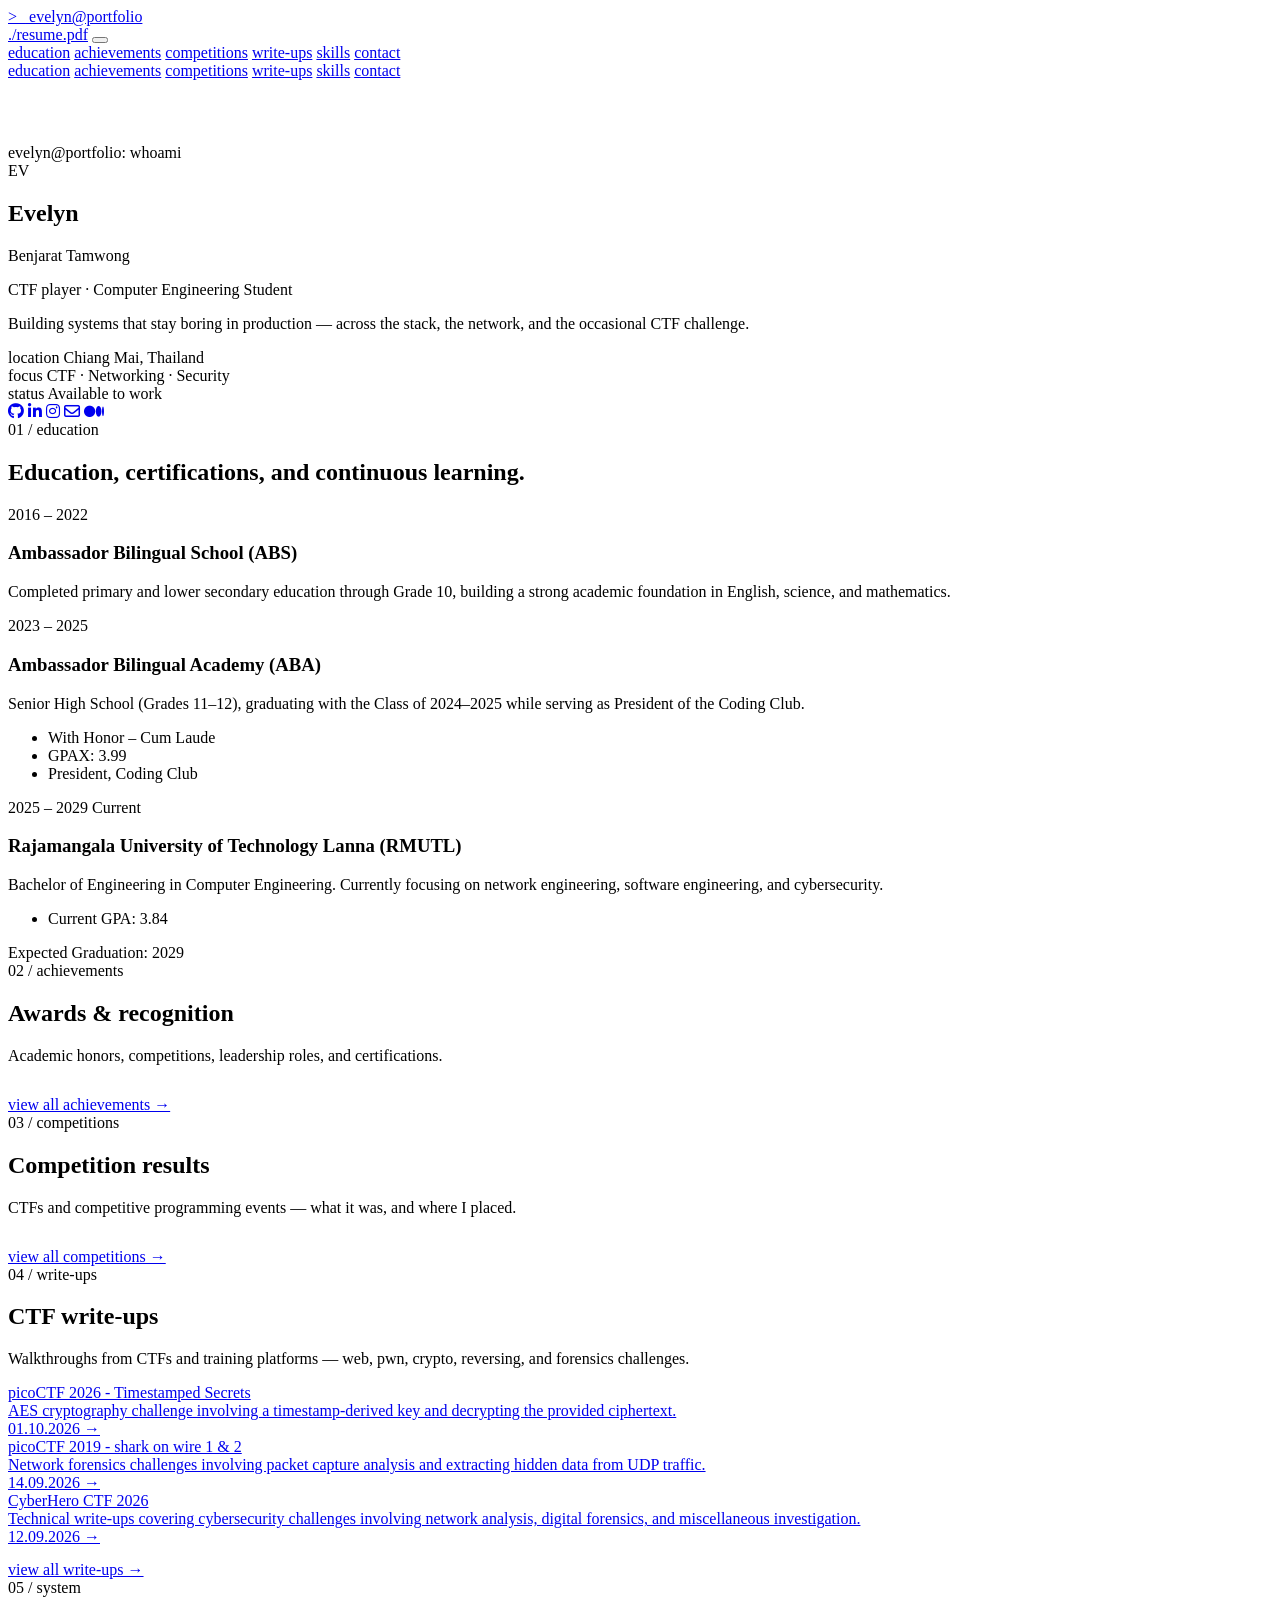
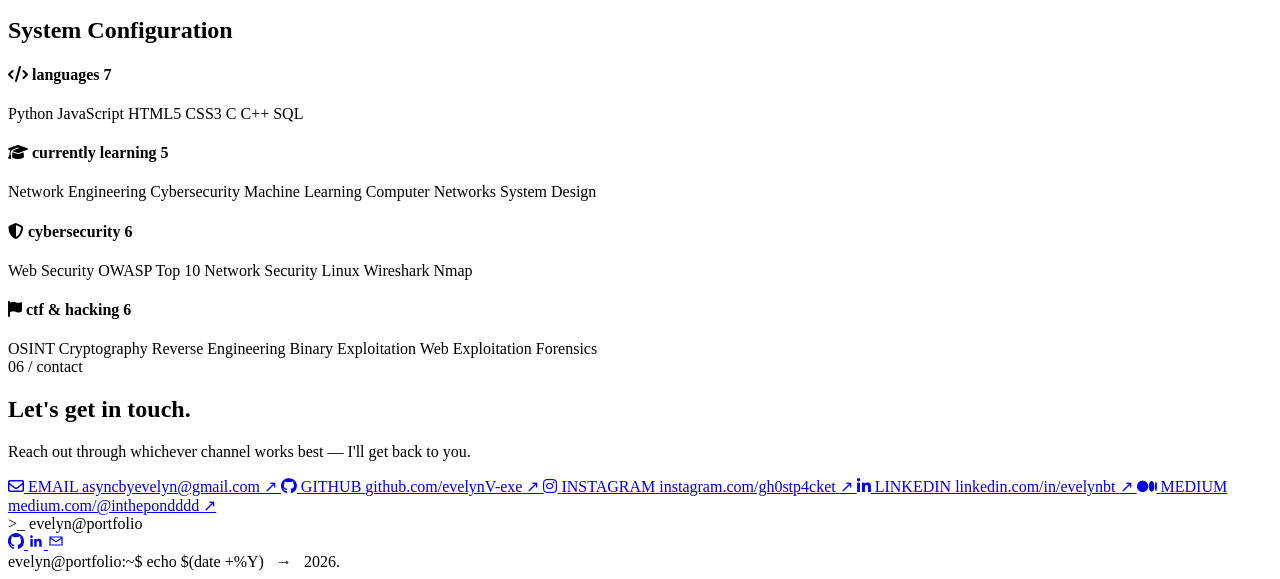
==== index.html @ d695a62b "fix the github link" ====
<!DOCTYPE html>
<html lang="en">
<head>
<meta charset="UTF-8">
<meta name="viewport" content="width=device-width, initial-scale=1.0">
<title>evelyn@portfolio</title>
<link rel="preconnect" href="https://fonts.googleapis.com">
<link rel="preconnect" href="https://fonts.gstatic.com" crossorigin>
<link href="https://fonts.googleapis.com/css2?family=JetBrains+Mono:wght@400;500;600;700;800&display=swap" rel="stylesheet">
<link rel="stylesheet" href="https://cdnjs.cloudflare.com/ajax/libs/font-awesome/6.7.2/css/all.min.css">
<link rel="stylesheet" href="css/style.css">
</head>
<body>

<header class="site-header">
  <div class="container header-inner">
    <a href="#hero" class="logo" aria-label="eve portfolio home">
      <span class="prompt">&gt;_</span> evelyn@portfolio
    </a>
    <div class="nav-cta">
      <a href="resume.pdf" class="btn" id="resume-btn" target="_blank" rel="noopener">./resume.pdf</a>
      <button class="nav-toggle" id="nav-toggle" aria-label="Toggle menu" aria-expanded="false" aria-controls="mobile-menu">
        <span></span>
      </button>
    </div>
  </div>
  <div class="mobile-menu" id="mobile-menu">
    <a href="#education" class="nav-link">education</a>
    <a href="#achievements" class="nav-link">achievements</a>
    <a href="#competitions" class="nav-link">competitions</a>
    <a href="#writeups" class="nav-link">write-ups</a>
    <a href="#skills" class="nav-link">skills</a>
    <a href="#contact" class="nav-link">contact</a>
  </div>
</header>

<!-- left sidebar nav (desktop only — hidden under 861px, mobile-menu takes over) -->
<aside class="side-nav" aria-label="Primary">
  <nav class="side-nav-list">
    <a href="#education" class="nav-link" data-section="education">education</a>
    <a href="#achievements" class="nav-link" data-section="achievements">achievements</a>
    <a href="#competitions" class="nav-link" data-section="competitions">competitions</a>
    <a href="#writeups" class="nav-link" data-section="writeups">write-ups</a>
    <a href="#skills" class="nav-link" data-section="skills">skills</a>
    <a href="#contact" class="nav-link" data-section="contact">contact</a>
  </nav>
</aside>

<main id="main">

  <!-- HERO / PROFILE CARD -->
  <section class="hero" id="hero" style="border-top:none;padding-top:64px;">
    <div class="terminal-window profile-card reveal" role="region" aria-label="Profile">
      <div class="terminal-titlebar">
        <span class="tb-dot"></span><span class="tb-dot"></span><span class="tb-dot"></span>
        <span class="tb-name">evelyn@portfolio: whoami</span>
      </div>

      <div class="profile-body">
        <div class="profile-avatar" aria-hidden="true">
          <img src="img/pfp/profile.jpg" alt="" class="profile-avatar-img"
               onerror="this.style.display='none'; this.nextElementSibling.style.display='flex';">
          <span class="profile-avatar-initials">EV</span>
          <span class="profile-status-dot" title="Available for work"></span>
        </div>

        <div class="profile-main">
          <div class="profile-heading">
            <h1 class="profile-name">Evelyn</h1>
            <span class="profile-handle">Benjarat Tamwong</span>
          </div>
          <p class="profile-role">CTF player &middot; Computer Engineering Student</p>

          <p class="profile-bio">
            Building systems that stay boring in production — across the stack,
            the network, and the occasional CTF challenge.
          </p>

          <div class="profile-stats">
            <div class="profile-stat">
              <span class="profile-stat-label">location</span>
              <span class="profile-stat-value">Chiang Mai, Thailand</span>
            </div>
            <div class="profile-stat">
              <span class="profile-stat-label">focus</span>
              <span class="profile-stat-value">CTF &middot; Networking &middot; Security</span>
            </div>
            <div class="profile-stat">
              <span class="profile-stat-label">status</span>
              <span class="profile-stat-value">Available to work</span>
            </div>
          </div>

          <div class="profile-socials">
            <a href="https://github.com/Gh0stP4cket" target="_blank" rel="noopener noreferrer" class="profile-social-link" aria-label="GitHub"><i class="fa-brands fa-github"></i></a>
            <a href="https://linkedin.com/in/evelynbt" target="_blank" rel="noopener noreferrer" class="profile-social-link" aria-label="LinkedIn"><i class="fa-brands fa-linkedin-in"></i></a>
            <a href="https://www.instagram.com/gh0stp4cket/" target="_blank" rel="noopener noreferrer" class="profile-social-link" aria-label="Instagram"><i class="fa-brands fa-instagram"></i></a>
            <a href="mailto:asyncbyevelyn@gmail.com" class="profile-social-link" aria-label="Email"><i class="fa-regular fa-envelope"></i></a>
            <a href="https://medium.com/@inthepondddd" target="_blank" rel="noopener noreferrer" class="profile-social-link" aria-label="Medium"><i class="fa-brands fa-medium"></i></a>
          </div>
        </div>
      </div>
    </div>
  </section>

  <section id="education">
    <div class="container">
      <div class="section-head reveal">
        <span class="section-tag">01 / education</span>
        <h2 class="section-title">Education, certifications, and continuous learning.</h2>
      </div>

      <div class="education-timeline reveal">

      <!-- ABS -->
      <div class="timeline-item">
        <div class="timeline-marker"></div>

        <div class="timeline-date">
          2016 – 2022
        </div>

        <div class="timeline-content">
          <h3>Ambassador Bilingual School (ABS)</h3>

          <p>
            Completed primary and lower secondary education through Grade 10, building a strong academic foundation in English, science, and mathematics.
          </p>
        </div>
      </div>


      <!-- ABA -->
      <div class="timeline-item">
        <div class="timeline-marker"></div>

        <div class="timeline-date">
          2023 – 2025
        </div>

        <div class="timeline-content">
          <h3>Ambassador Bilingual Academy (ABA)</h3>

          <p>
            Senior High School (Grades 11–12), graduating with the Class of 2024–2025 while serving as President of the Coding Club.
          </p>

          <ul class="education-highlights">
            <li>With Honor – Cum Laude</li>
            <li>GPAX: 3.99</li>
            <li>President, Coding Club</li>
          </ul>
        </div>
      </div>


      <!-- RMUTL -->
      <div class="timeline-item current-item">
        <div class="timeline-marker"></div>

        <div class="timeline-date">
          2025 – 2029
          <span class="current">Current</span>
        </div>

        <div class="timeline-content">
          <h3>Rajamangala University of Technology Lanna (RMUTL)</h3>

          <p>
            Bachelor of Engineering in Computer Engineering.
            Currently focusing on network engineering, software engineering,
            and cybersecurity.
          </p>

          <ul class="education-highlights">
            <li>Current GPA: 3.84</li>
          </ul>

          <span class="education-note">Expected Graduation: 2029</span>
        </div>
      </div>

    </div>
      </div>
    </section>

    <!-- ACHIEVEMENTS -->
    <section id="achievements">
      <div class="container">
        <div class="section-head reveal">
          <span class="section-tag">02 / achievements</span>
          <h2 class="section-title">Awards &amp; recognition</h2>
          <p class="section-desc">Academic honors, competitions, leadership roles, and certifications.</p>
        </div>

        <div class="achievements-grid" id="achievements-grid">
          <!-- Rendered by script.js from js/achievements_data.js (featured achievements only) -->
        </div>

        <div class="project-more reveal" style="padding-top: 15px;">
          <a href="achievements.html" class="btn">view all achievements &rarr;</a>
      </div>
    </div>
  </section>

  <!-- COMPETITION RESULTS -->
  <section id="competitions">
    <div class="container">
      <div class="section-head reveal">
        <span class="section-tag">03 / competitions</span>
        <h2 class="section-title">Competition results</h2>
        <p class="section-desc">CTFs and competitive programming events — what it was, and where I placed.</p>
      </div>

      <div class="reveal" id="competition-list">
        <!-- Rendered below from the `competitions` array. -->
      </div>

      <div class="project-more reveal" style="padding-top: 15px;">
        <a href="competitions.html" class="btn">view all competitions &rarr;</a>
      </div>
    </div>
  </section>

  <!-- WRITE-UPS -->
  <section id="writeups">
    <div class="container">
      <div class="section-head reveal">
        <span class="section-tag">04 / write-ups</span>
        <h2 class="section-title">CTF write-ups</h2>
        <p class="section-desc">Walkthroughs from CTFs and training platforms — web, pwn, crypto, reversing, and forensics challenges.</p>
      </div>

      <div class="blog-list reveal" id="writeups-list">
        <!-- Rendered from js/writeups_data.js -->
      </div>

      <div class="project-more reveal" style="padding-top: 15px;">
        <a href="writeups.html" class="btn">view all write-ups &rarr;</a>
      </div>
    </div>
  </section>

  <!-- SKILLS -->
  <section id="skills">
    <div class="container">
      <div class="section-head reveal">
        <span class="section-tag">05 / system</span>
        <h2 class="section-title">System Configuration</h2>
      </div>

      <div class="skills-grid">

        <div class="skill-card reveal">
          <h4><i class="fa-solid fa-code"></i> languages <span class="skill-count">7</span></h4>
          <div class="badge-row">
            <span class="badge">Python</span>
            <span class="badge">JavaScript</span>
            <span class="badge">HTML5</span>
            <span class="badge">CSS3</span>
            <span class="badge">C</span>
            <span class="badge">C++</span>
            <span class="badge">SQL</span>
          </div>
        </div>

        <div class="skill-card reveal">
          <h4><i class="fa-solid fa-graduation-cap"></i> currently learning <span class="skill-count">5</span></h4>
          <div class="badge-row">
            <span class="badge">Network Engineering</span>
            <span class="badge">Cybersecurity</span>
            <span class="badge">Machine Learning</span>
            <span class="badge">Computer Networks</span>
            <span class="badge">System Design</span>
          </div>
        </div>

        <div class="skill-card reveal">
          <h4><i class="fa-solid fa-shield-halved"></i> cybersecurity <span class="skill-count">6</span></h4>
          <div class="badge-row">
            <span class="badge">Web Security</span>
            <span class="badge">OWASP Top 10</span>
            <span class="badge">Network Security</span>
            <span class="badge">Linux</span>
            <span class="badge">Wireshark</span>
            <span class="badge">Nmap</span>
          </div>
        </div>

        <div class="skill-card reveal">
          <h4><i class="fa-solid fa-flag"></i> ctf & hacking <span class="skill-count">6</span></h4>
          <div class="badge-row">
            <span class="badge">OSINT</span>
            <span class="badge">Cryptography</span>
            <span class="badge">Reverse Engineering</span>
            <span class="badge">Binary Exploitation</span>
            <span class="badge">Web Exploitation</span>
            <span class="badge">Forensics</span>
          </div>
        </div>

      </div>
    </div>
  </section>

  <!-- CONTACT -->
  <section id="contact">
    <div class="container">
    <div class="section-head reveal">
      <span class="section-tag">06 / contact</span>
      <h2 class="section-title">Let's get in touch.</h2>
      <p class="section-desc">Reach out through whichever channel works best — I'll get back to you.</p>
    </div>
    <div class="contact-links">
      <a href="mailto:asyncbyevelyn@gmail.com" class="contact-link">
        <span class="contact-icon">
          <i class="fa-regular fa-envelope"></i>
        </span>
        <span class="contact-info">
          <span class="contact-label">EMAIL</span>
          <span class="contact-value">asyncbyevelyn@gmail.com</span>
        </span>
        <span class="contact-arrow">↗</span>
      </a>

      <a href="https://github.com/Gh0stP4cket"
        target="_blank"
        rel="noopener noreferrer"
        class="contact-link">
        <span class="contact-icon">
          <i class="fa-brands fa-github"></i>
        </span>
        <span class="contact-info">
          <span class="contact-label">GITHUB</span>
          <span class="contact-value">github.com/evelynV-exe</span>
        </span>
        <span class="contact-arrow">↗</span>
      </a>

      <a href="https://www.instagram.com/gh0stp4cket"
        target="_blank"
        rel="noopener noreferrer"
        class="contact-link">
        <span class="contact-icon">
          <i class="fa-brands fa-instagram"></i>
        </span>
        <span class="contact-info">
          <span class="contact-label">INSTAGRAM</span>
          <span class="contact-value">instagram.com/gh0stp4cket</span>
        </span>
        <span class="contact-arrow">↗</span>
      </a>

      <a href="https://linkedin.com/in/evelynbt"
        target="_blank"
        rel="noopener noreferrer"
        class="contact-link">
        <span class="contact-icon">
          <i class="fa-brands fa-linkedin-in"></i>
        </span>
        <span class="contact-info">
          <span class="contact-label">LINKEDIN</span>
          <span class="contact-value">linkedin.com/in/evelynbt</span>
        </span>
        <span class="contact-arrow">↗</span>
      </a>

      <a href="https://medium.com/@inthepondddd"
        target="_blank"
        rel="noopener noreferrer"
        class="contact-link">
        <span class="contact-icon">
          <i class="fa-brands fa-medium"></i>
        </span>
        <span class="contact-info">
          <span class="contact-label">MEDIUM</span>
          <span class="contact-value">medium.com/@inthepondddd</span>
        </span>
        <span class="contact-arrow">↗</span>
      </a>

    </div>
    </div>
  </section>

</main>

<footer>
  <div class="container footer-inner">
    <div class="logo"><span class="prompt">&gt;_</span> evelyn@portfolio</div>
    <div class="footer-links">
      <a href="https://github.com/Gh0stP4cket" class="footer-link" aria-label="GitHub">
        <svg width="16" height="16" viewBox="0 0 24 24" fill="currentColor"><path d="M12 0C5.37 0 0 5.5 0 12.3c0 5.44 3.44 10.05 8.2 11.68.6.11.82-.27.82-.6 0-.29-.01-1.07-.02-2.1-3.34.75-4.04-1.65-4.04-1.65-.55-1.43-1.34-1.81-1.34-1.81-1.09-.77.08-.76.08-.76 1.2.09 1.84 1.26 1.84 1.26 1.07 1.87 2.81 1.33 3.5 1.02.11-.79.42-1.33.76-1.64-2.67-.31-5.47-1.37-5.47-6.09 0-1.35.47-2.44 1.24-3.31-.12-.31-.54-1.56.12-3.26 0 0 1.01-.33 3.3 1.26a11.2 11.2 0 0 1 6 0c2.29-1.59 3.3-1.26 3.3-1.26.66 1.7.24 2.95.12 3.26.77.87 1.24 1.96 1.24 3.31 0 4.73-2.81 5.77-5.49 6.08.43.38.81 1.12.81 2.27 0 1.64-.02 2.96-.02 3.36 0 .33.22.72.83.6A12.32 12.32 0 0 0 24 12.3C24 5.5 18.63 0 12 0Z"/></svg>
      </a>
      <a href="https://linkedin.com/in/evelynbt" class="footer-link" aria-label="LinkedIn">
        <svg width="16" height="16" viewBox="0 0 24 24" fill="currentColor"><path d="M20.45 20.45h-3.56v-5.57c0-1.33-.02-3.04-1.85-3.04-1.86 0-2.14 1.45-2.14 2.94v5.67H9.34V9h3.42v1.56h.05c.48-.9 1.64-1.85 3.37-1.85 3.6 0 4.27 2.37 4.27 5.46v6.28ZM5.34 7.43a2.07 2.07 0 1 1 0-4.13 2.07 2.07 0 0 1 0 4.13ZM7.12 20.45H3.56V9h3.56v11.45Z"/></svg>
      </a>
      <a href="mailto:asyncbyevelyn@gmail.com" class="footer-link" aria-label="Email">
        <svg width="16" height="16" viewBox="0 0 24 24" fill="none" stroke="currentColor" stroke-width="1.8"><path d="M3 6h18v12H3z"/><path d="m3 7 9 6 9-6"/></svg>
      </a>
    </div>
    <div class="footer-copy">evelyn@portfolio:~$ echo $(date +%Y) &nbsp; → &nbsp; 2026.</div>
  </div>
</footer>

<script src="js/writeup_data.js"></script>
<script src="js/project_data.js"></script>
<script src="js/achievements_data.js"></script>
<script src="js/competitions_data.js"></script>
<script src="js/script.js"></script>

<script>
  // Renders only the 3 latest write-ups from window.writeups
  (function(){
    const list = document.getElementById('writeups-list');
    if(!list) return;

    const items = (window.writeups || [])
      .slice()
      .sort((a, b) => {
        const dateA = new Date(a.date.split('.').reverse().join('-'));
        const dateB = new Date(b.date.split('.').reverse().join('-'));
        return dateB - dateA;
      })
      .slice(0, 3);

    list.innerHTML = items.map(writeup => `
      <a href="writeups.html" class="blog-item">
        <div class="blog-main">
          <div class="blog-title">${writeup.event}</div>
          <div class="blog-excerpt">${writeup.description}</div>
        </div>
        <span class="blog-meta">${writeup.date}</span>
        <span class="blog-arrow">&rarr;</span>
      </a>
    `).join('');
  })();
</script>

<script>
  // ---------- Competition Results ----------
  (function(){
    const list = document.getElementById('competition-list');
    if(!list) return;

    const items = (window.competitions || []).slice();

    const new_times = 7 * 24 * 60 * 60 * 1000;

    // Get the first date from a competition date string.
    function parseCompetitionDate(date){
      if(!date) return 0;

      const match = date.match(/(\d{1,2})\s*[.-]\s*(\d{1,2})\s*[.-]\s*(\d{4})/);

      if(!match) return 0;

      const day = Number(match[1]);
      const month = Number(match[2]) - 1;
      const year = Number(match[3]);

      return new Date(year, month, day).getTime();
    }

    function yearOf(c){
      const timestamp = parseCompetitionDate(c.date);

      if(!timestamp) return 'Undated';

      return new Date(timestamp).getFullYear().toString();
    }

    function isRecentCompetition(c){
      const date = parseCompetitionDate(c.date);

      if(!date) return false;

      const age = Date.now() - date;

      return age >= 0 && age <= new_times;
    }

    // Sort newest competition first.
    items.sort((a, b) => {
      return parseCompetitionDate(b.date) - parseCompetitionDate(a.date);
    });

    const years = [...new Set(items.map(yearOf))];

    list.innerHTML = years.map(year => {

      const yearItems = items.filter(c => yearOf(c) === year);

      return `
        <div class="competition-year">${year}</div>

        <div class="competition-list">
          ${yearItems.map(c => {
            const isNew = isRecentCompetition(c);

            return `
              <div class="competition-item">

                <div class="competition-main">

                  <div class="competition-event">
                    ${c.event}

                    ${isNew ? '<span class="competition-new">NEW</span>' : ''}

                    ${c.date ? `
                      <span class="competition-date">
                        &middot; ${c.date}
                      </span>
                    ` : ''}
                  </div>

                  <div class="competition-desc">
                    ${c.description}
                  </div>

                </div>

                <span class="competition-position">
                  ${c.position}
                </span>

              </div>
            `;
          }).join('')}
        </div>
      `;
    }).join('');
  })();
</script>

</body>
</html>
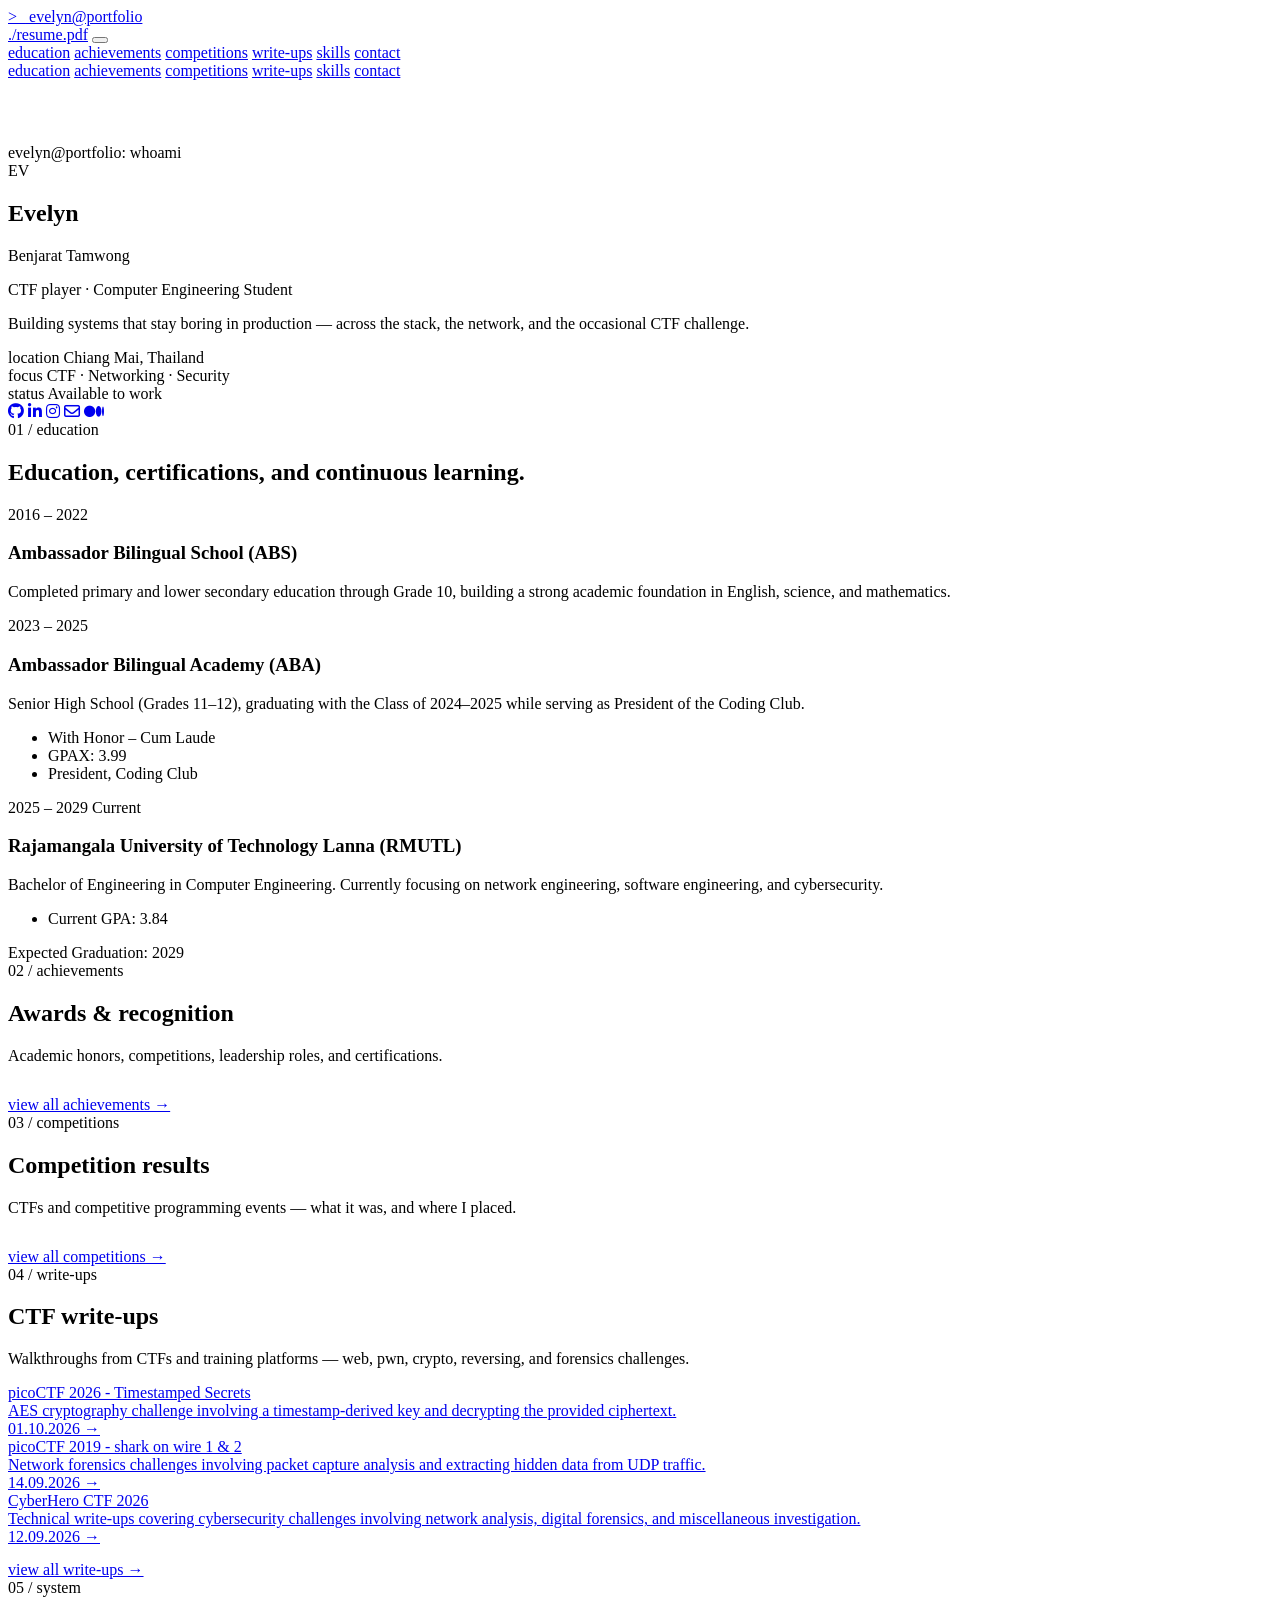
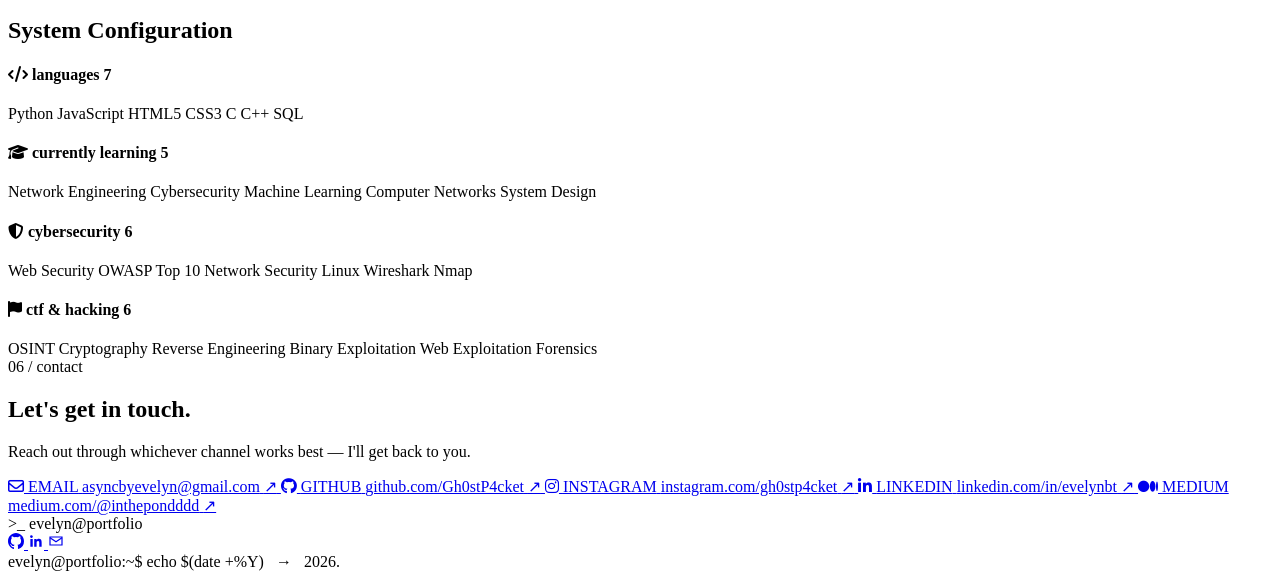
==== commit 69d1785f: "fix github link" ====
--- a/index.html
+++ b/index.html
@@ -332,7 +332,7 @@
         </span>
         <span class="contact-info">
           <span class="contact-label">GITHUB</span>
-          <span class="contact-value">github.com/evelynV-exe</span>
+          <span class="contact-value">github.com/Gh0stP4cket</span>
         </span>
         <span class="contact-arrow">↗</span>
       </a>
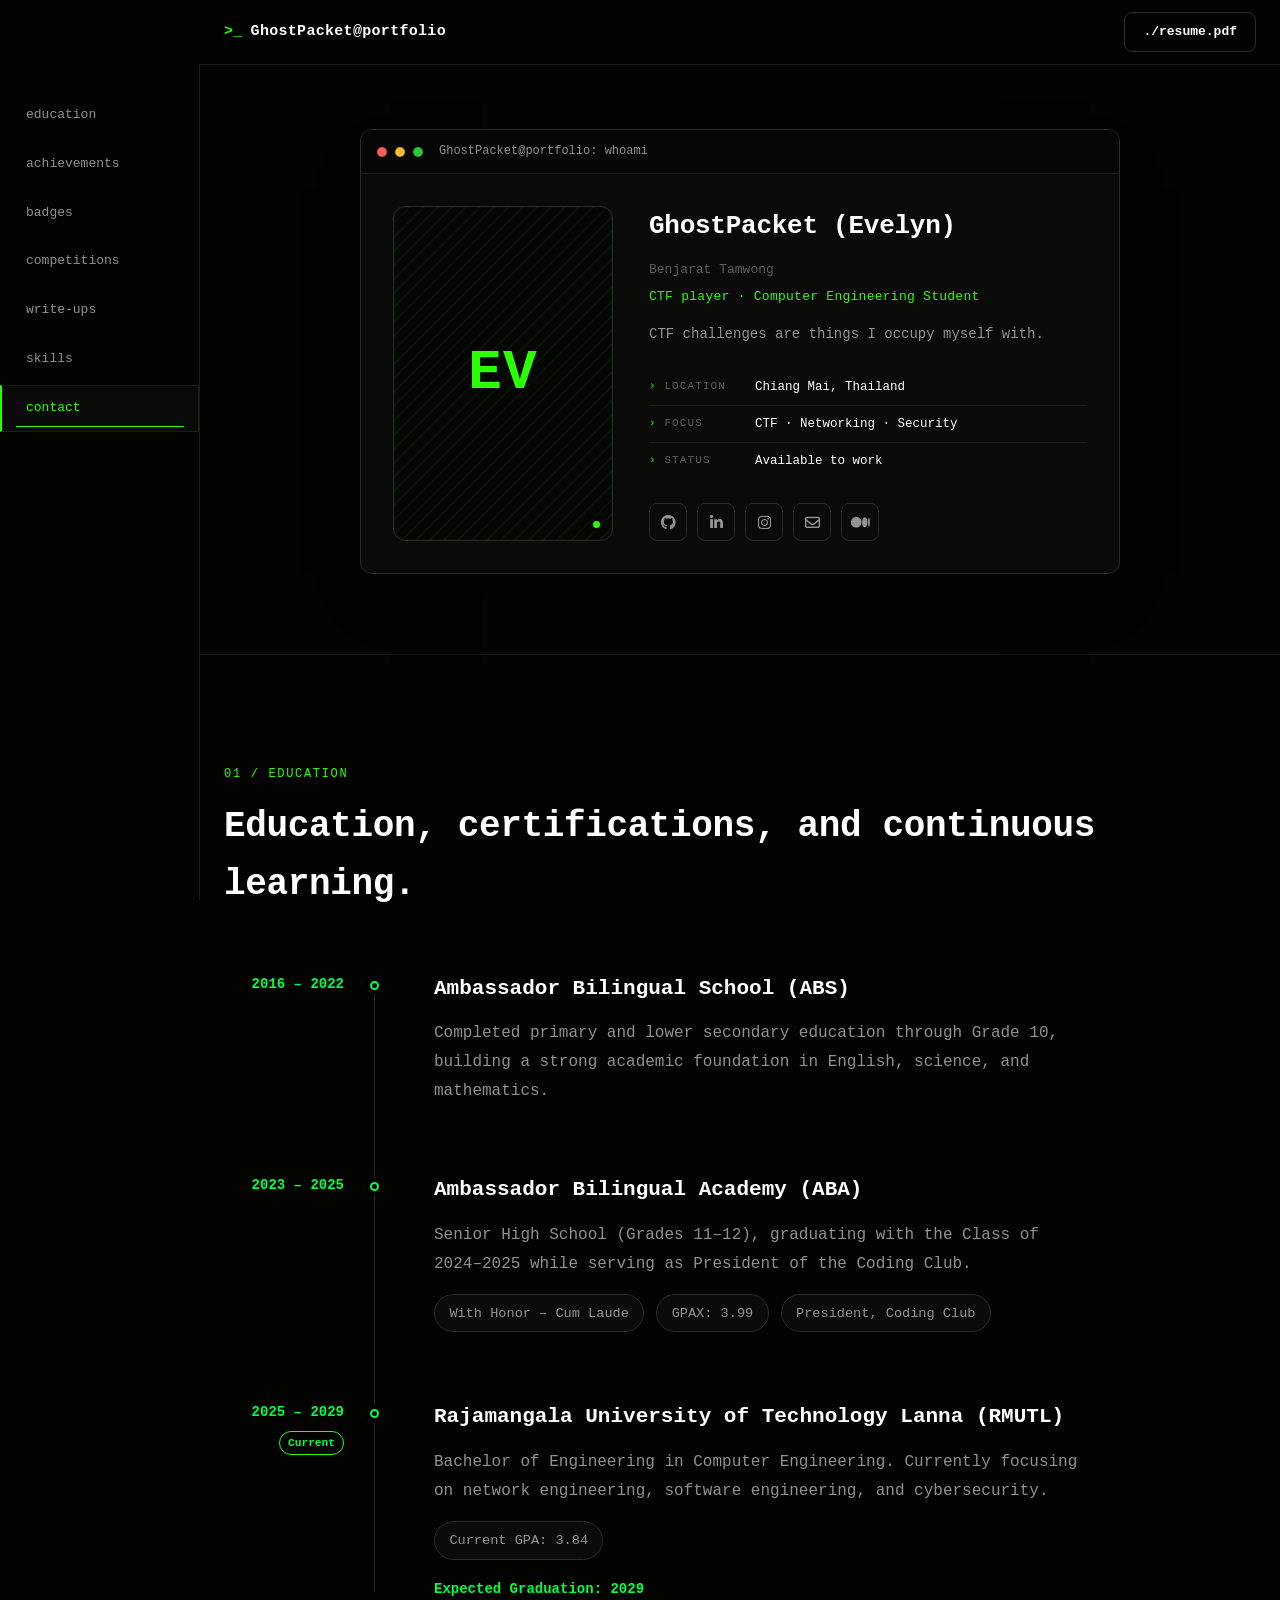
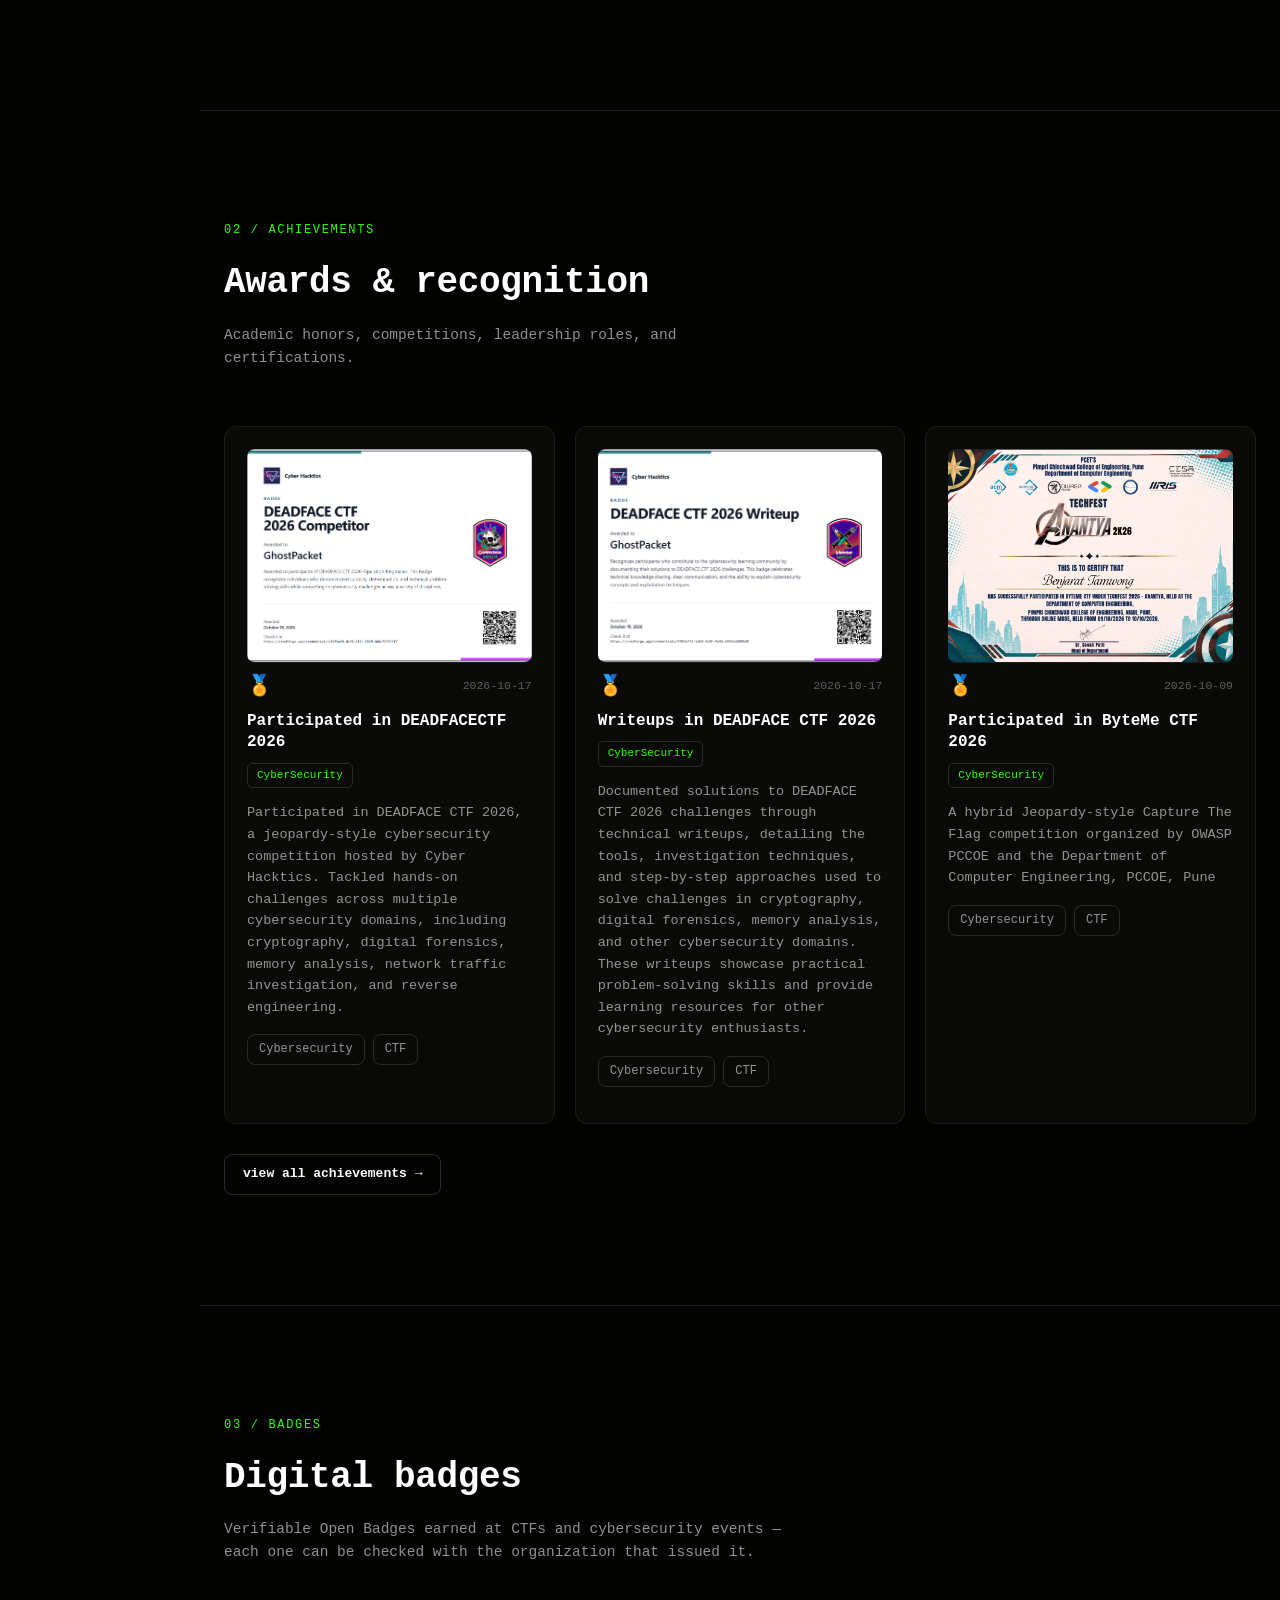
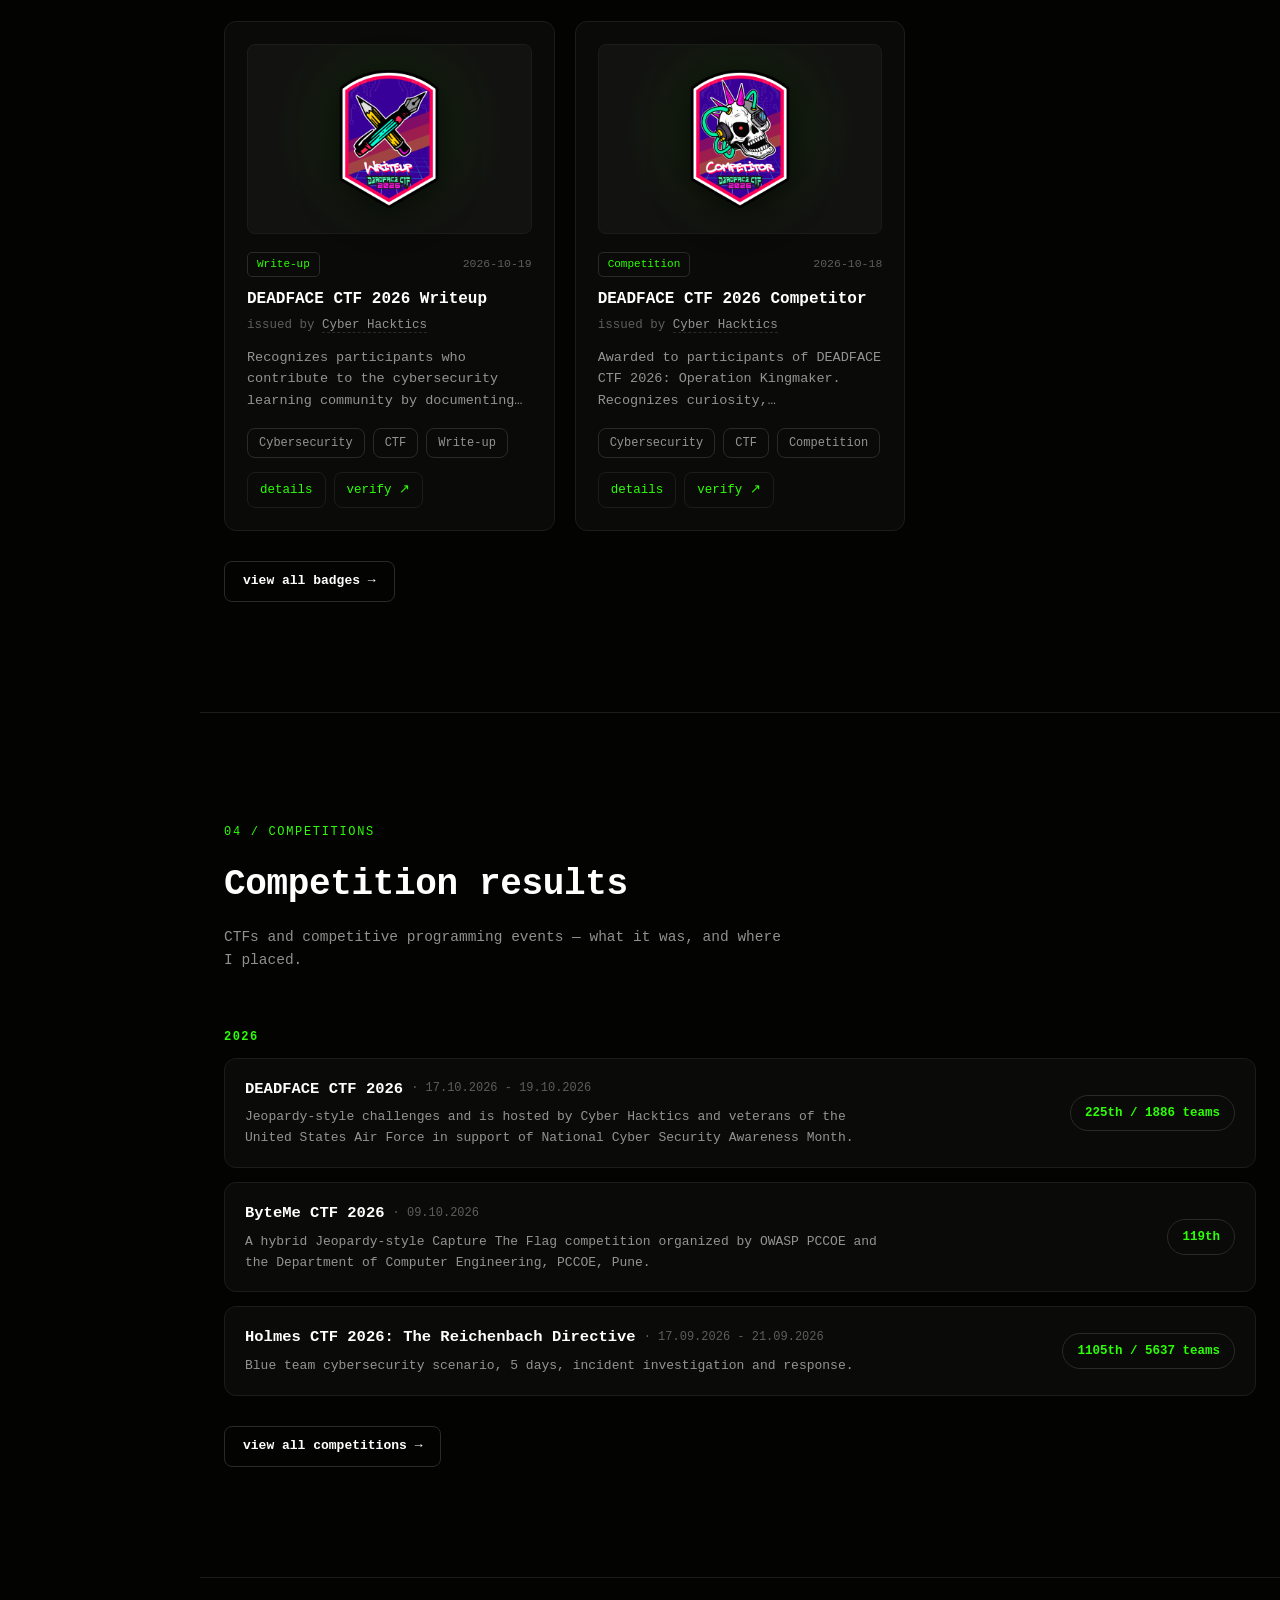
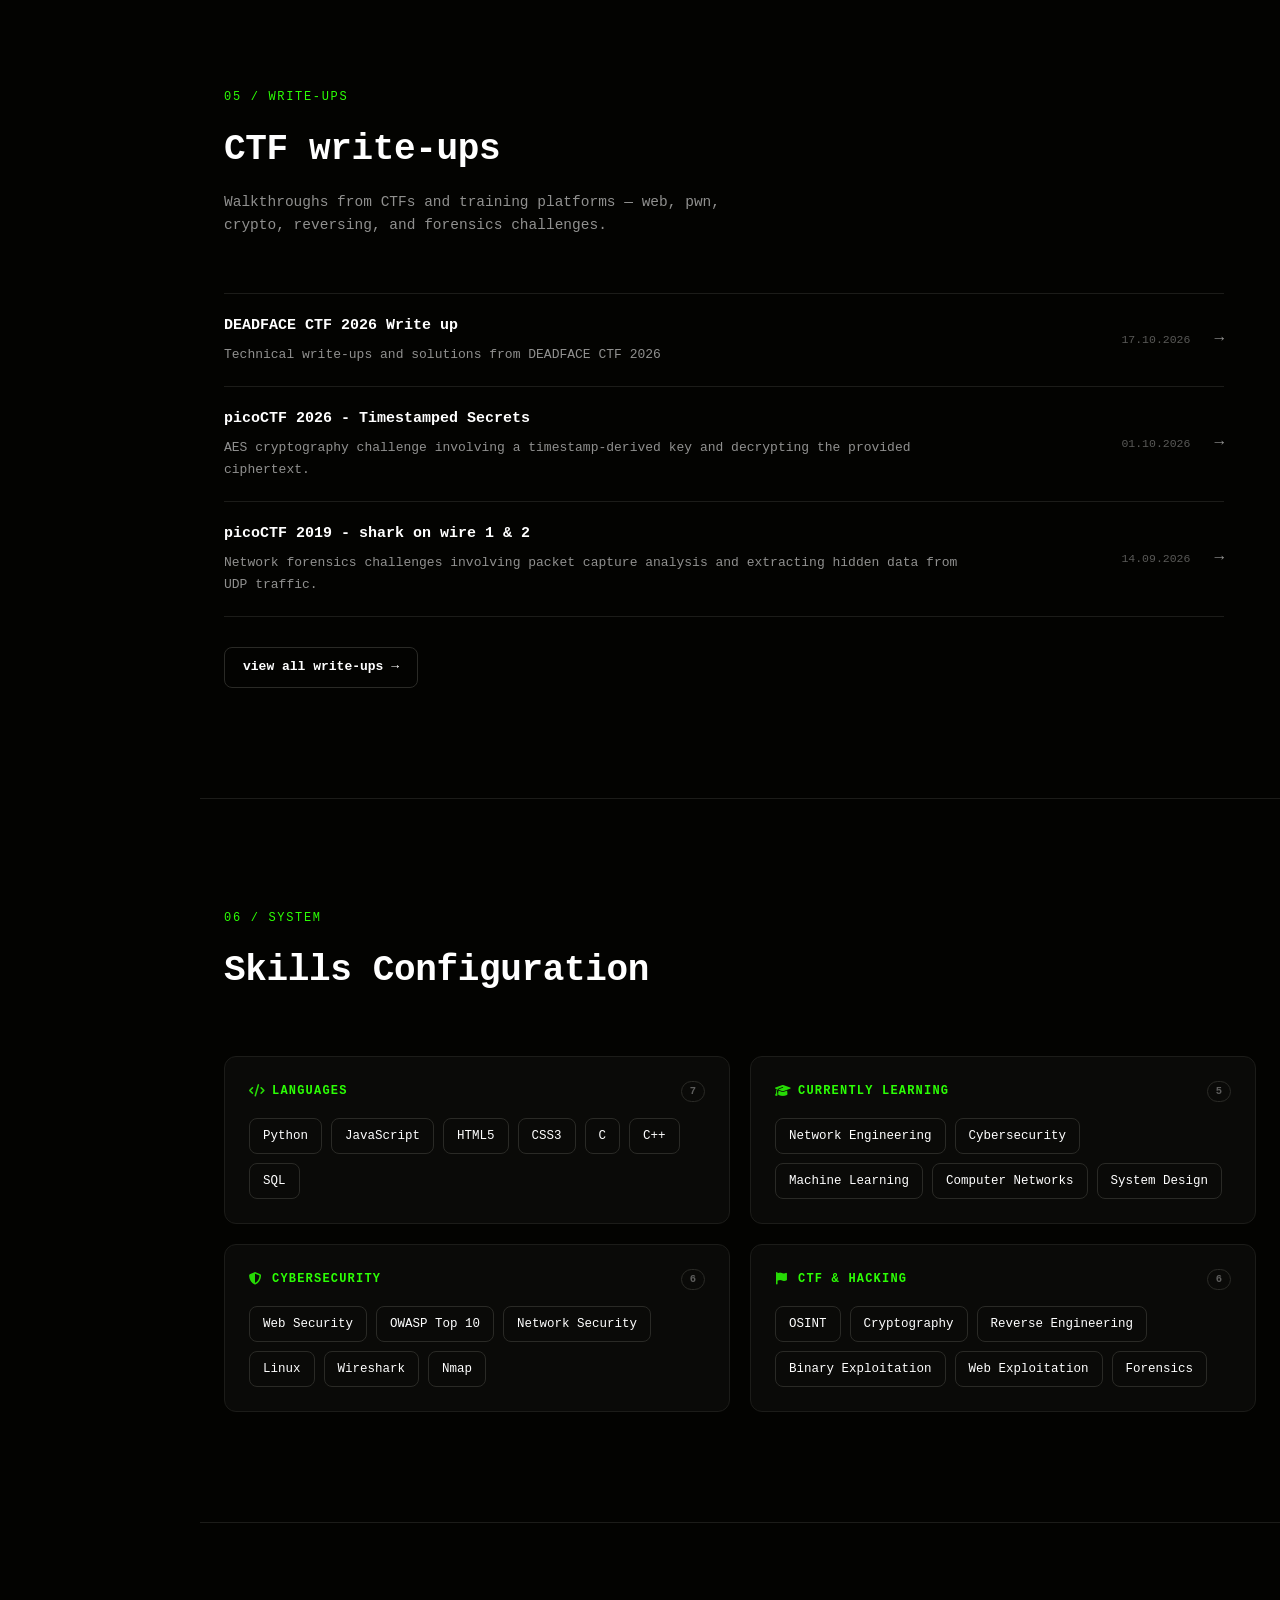
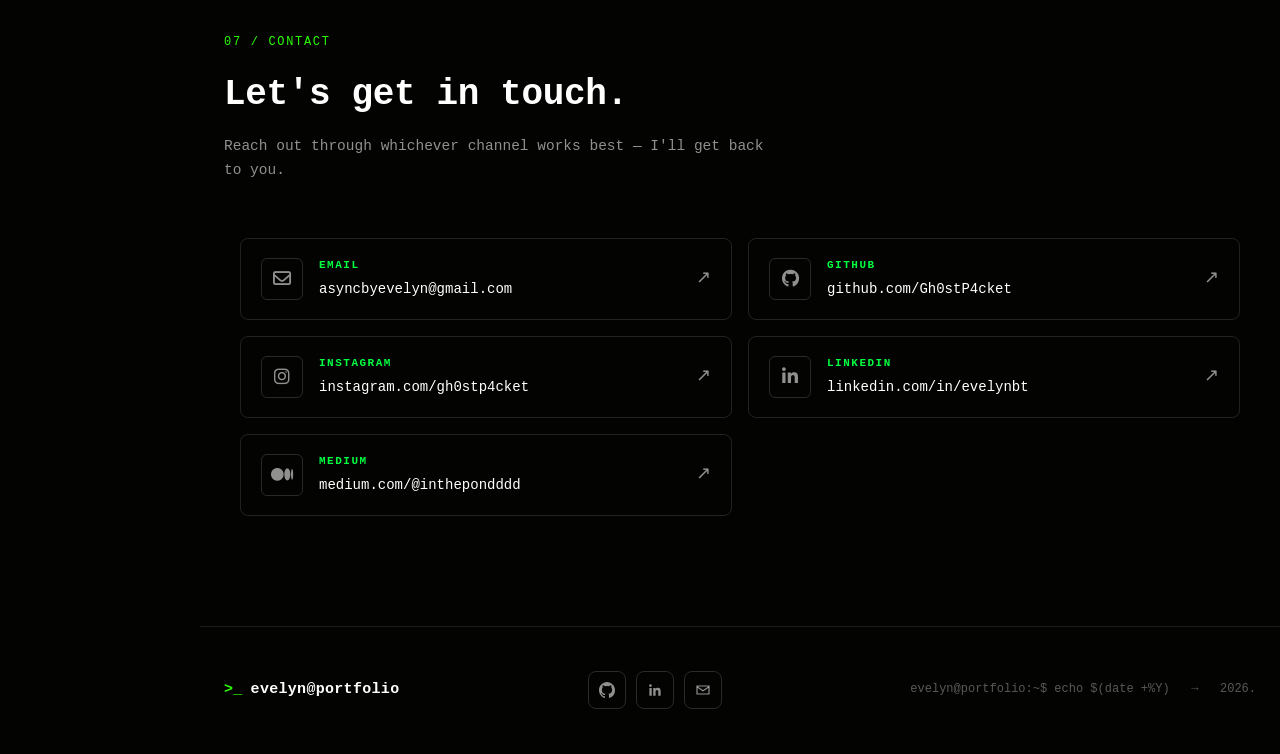
==== commit c524bc20: "Added new achievements and badges." ====
--- a/index.html
+++ b/index.html
@@ -3,7 +3,7 @@
 <head>
 <meta charset="UTF-8">
 <meta name="viewport" content="width=device-width, initial-scale=1.0">
-<title>evelyn@portfolio</title>
+<title>GhostPacket@portfolio</title>
 <link rel="preconnect" href="https://fonts.googleapis.com">
 <link rel="preconnect" href="https://fonts.gstatic.com" crossorigin>
 <link href="https://fonts.googleapis.com/css2?family=JetBrains+Mono:wght@400;500;600;700;800&display=swap" rel="stylesheet">
@@ -15,10 +15,10 @@
 <header class="site-header">
   <div class="container header-inner">
     <a href="#hero" class="logo" aria-label="eve portfolio home">
-      <span class="prompt">&gt;_</span> evelyn@portfolio
+      <span class="prompt">&gt;_</span> GhostPacket@portfolio
     </a>
     <div class="nav-cta">
-      <a href="resume.pdf" class="btn" id="resume-btn" target="_blank" rel="noopener">./resume.pdf</a>
+      <a href="#" class="btn" id="resume-btn" target="_blank" rel="noopener">./resume.pdf</a>
       <button class="nav-toggle" id="nav-toggle" aria-label="Toggle menu" aria-expanded="false" aria-controls="mobile-menu">
         <span></span>
       </button>
@@ -27,6 +27,7 @@
   <div class="mobile-menu" id="mobile-menu">
     <a href="#education" class="nav-link">education</a>
     <a href="#achievements" class="nav-link">achievements</a>
+    <a href="#badges" class="nav-link">badges</a>
     <a href="#competitions" class="nav-link">competitions</a>
     <a href="#writeups" class="nav-link">write-ups</a>
     <a href="#skills" class="nav-link">skills</a>
@@ -39,6 +40,7 @@
   <nav class="side-nav-list">
     <a href="#education" class="nav-link" data-section="education">education</a>
     <a href="#achievements" class="nav-link" data-section="achievements">achievements</a>
+    <a href="#badges" class="nav-link" data-section="badges">badges</a>
     <a href="#competitions" class="nav-link" data-section="competitions">competitions</a>
     <a href="#writeups" class="nav-link" data-section="writeups">write-ups</a>
     <a href="#skills" class="nav-link" data-section="skills">skills</a>
@@ -53,7 +55,7 @@
     <div class="terminal-window profile-card reveal" role="region" aria-label="Profile">
       <div class="terminal-titlebar">
         <span class="tb-dot"></span><span class="tb-dot"></span><span class="tb-dot"></span>
-        <span class="tb-name">evelyn@portfolio: whoami</span>
+        <span class="tb-name">GhostPacket@portfolio: whoami</span>
       </div>
 
       <div class="profile-body">
@@ -66,14 +68,13 @@
 
         <div class="profile-main">
           <div class="profile-heading">
-            <h1 class="profile-name">Evelyn</h1>
+            <h1 class="profile-name">GhostPacket (Evelyn)</h1>
             <span class="profile-handle">Benjarat Tamwong</span>
           </div>
           <p class="profile-role">CTF player &middot; Computer Engineering Student</p>
 
           <p class="profile-bio">
-            Building systems that stay boring in production — across the stack,
-            the network, and the occasional CTF challenge.
+            CTF challenges are things I occupy myself with.
           </p>
 
           <div class="profile-stats">
@@ -203,11 +204,30 @@
     </div>
   </section>
 
+  <!-- BADGES -->
+  <section id="badges">
+    <div class="container">
+      <div class="section-head reveal">
+        <span class="section-tag">03 / badges</span>
+        <h2 class="section-title">Digital badges</h2>
+        <p class="section-desc">Verifiable Open Badges earned at CTFs and cybersecurity events &mdash; each one can be checked with the organization that issued it.</p>
+      </div>
+
+      <div class="badges-grid" id="badges-grid">
+        <!-- Rendered by script.js from js/badges_data.js (featured badges only) -->
+      </div>
+
+      <div class="project-more reveal" style="padding-top: 15px;">
+        <a href="badge.html" class="btn">view all badges &rarr;</a>
+      </div>
+    </div>
+  </section>
+
   <!-- COMPETITION RESULTS -->
   <section id="competitions">
     <div class="container">
       <div class="section-head reveal">
-        <span class="section-tag">03 / competitions</span>
+        <span class="section-tag">04 / competitions</span>
         <h2 class="section-title">Competition results</h2>
         <p class="section-desc">CTFs and competitive programming events — what it was, and where I placed.</p>
       </div>
@@ -226,7 +246,7 @@
   <section id="writeups">
     <div class="container">
       <div class="section-head reveal">
-        <span class="section-tag">04 / write-ups</span>
+        <span class="section-tag">05 / write-ups</span>
         <h2 class="section-title">CTF write-ups</h2>
         <p class="section-desc">Walkthroughs from CTFs and training platforms — web, pwn, crypto, reversing, and forensics challenges.</p>
       </div>
@@ -245,8 +265,8 @@
   <section id="skills">
     <div class="container">
       <div class="section-head reveal">
-        <span class="section-tag">05 / system</span>
-        <h2 class="section-title">System Configuration</h2>
+        <span class="section-tag">06 / system</span>
+        <h2 class="section-title">Skills Configuration</h2>
       </div>
 
       <div class="skills-grid">
@@ -307,7 +327,7 @@
   <section id="contact">
     <div class="container">
     <div class="section-head reveal">
-      <span class="section-tag">06 / contact</span>
+      <span class="section-tag">07 / contact</span>
       <h2 class="section-title">Let's get in touch.</h2>
       <p class="section-desc">Reach out through whichever channel works best — I'll get back to you.</p>
     </div>
@@ -406,6 +426,7 @@
 <script src="js/writeup_data.js"></script>
 <script src="js/project_data.js"></script>
 <script src="js/achievements_data.js"></script>
+<script src="js/badges_data.js"></script>
 <script src="js/competitions_data.js"></script>
 <script src="js/script.js"></script>
 
@@ -414,6 +435,20 @@
   (function(){
     const list = document.getElementById('writeups-list');
     if(!list) return;
+
+    // Show a NEW badge for 7 days after the write-up's date (dd.mm.yyyy)
+    const NEW_WINDOW = 7 * 24 * 60 * 60 * 1000;
+
+    function isRecentWriteup(writeup){
+      const match = (writeup.date || '').match(/^(\d{2})\.(\d{2})\.(\d{4})$/);
+      if(!match) return false;
+
+      const added = new Date(match[3], match[2] - 1, match[1]).getTime();
+
+      return !isNaN(added) &&
+        Date.now() >= added &&
+        (Date.now() - added) < NEW_WINDOW;
+    }
 
     const items = (window.writeups || [])
       .slice()
@@ -427,7 +462,7 @@
     list.innerHTML = items.map(writeup => `
       <a href="writeups.html" class="blog-item">
         <div class="blog-main">
-          <div class="blog-title">${writeup.event}</div>
+          <div class="blog-title">${writeup.event}${isRecentWriteup(writeup) ? ' <span class="new-badge">NEW</span>' : ''}</div>
           <div class="blog-excerpt">${writeup.description}</div>
         </div>
         <span class="blog-meta">${writeup.date}</span>
@@ -443,6 +478,9 @@
     const list = document.getElementById('competition-list');
     if(!list) return;
 
+    // Homepage shows only the latest competitions; the rest live on competitions.html
+    const HOMEPAGE_COMPETITION_COUNT = 3;
+
     const items = (window.competitions || []).slice();
 
     const new_times = 7 * 24 * 60 * 60 * 1000;
@@ -484,6 +522,9 @@
     items.sort((a, b) => {
       return parseCompetitionDate(b.date) - parseCompetitionDate(a.date);
     });
+
+    // Keep only the newest N after sorting
+    items.splice(HOMEPAGE_COMPETITION_COUNT);
 
     const years = [...new Set(items.map(yearOf))];
 
--- a/css/style.css
+++ b/css/style.css
@@ -0,0 +1,1648 @@
+:root {
+  --bg: #030301;
+  --bg-raised: #0a0a08;
+  --accent: #2CFF05;
+  --text: #ffffff;
+  --border: #1c1c19;
+  --border-hover: #2a2a26;
+  --muted: rgba(255,255,255,0.56);
+  --muted-dim: rgba(255,255,255,0.34);
+  --header-bg: rgba(3,3,1,0.88);
+  --terminal-bg: #060605;
+  --surface-tint: rgba(255,255,255,0.03);
+  --radius-sm: 8px;
+  --radius: 10px;
+  --radius-lg: 12px;
+  --ease: cubic-bezier(.4,0,.2,1);
+  --sidebar-width: 200px;
+}
+
+html {
+  transition: background 200ms var(--ease);
+}
+
+body,
+.site-header,
+.terminal-titlebar,
+.terminal-window,
+.project-card,
+.skill-card,
+.badge,
+.tag,
+.btn,
+.nav-link,
+.card-link,
+.footer-link {
+  transition:
+    background 200ms var(--ease),
+    border-color 200ms var(--ease),
+    color 200ms var(--ease);
+}
+
+* {
+  margin: 0;
+  padding: 0;
+  box-sizing: border-box;
+}
+
+html {
+  scroll-behavior: smooth;
+}
+
+body {
+  background: var(--bg);
+  color: var(--text);
+  font-family: 'JetBrains Mono', ui-monospace, 'SF Mono', Consolas, monospace;
+  line-height: 1.6;
+  -webkit-font-smoothing: antialiased;
+  overflow-x: hidden;
+}
+
+::selection {
+  background: var(--accent);
+  color: var(--bg);
+}
+
+a {
+  color: inherit;
+  text-decoration: none;
+}
+
+:focus-visible {
+  outline: 1.5px solid var(--accent);
+  outline-offset: 3px;
+  border-radius: 4px;
+}
+
+/* ---------- Scrollbar ---------- */
+
+::-webkit-scrollbar {
+  width: 10px;
+}
+
+::-webkit-scrollbar-track {
+  background: var(--bg);
+}
+
+::-webkit-scrollbar-thumb {
+  background: var(--border-hover);
+  border-radius: 10px;
+}
+
+::-webkit-scrollbar-thumb:hover {
+  background: var(--muted-dim);
+}
+
+/* ---------- Container ---------- */
+
+.container {
+  width: 100%;
+  max-width: 1120px;
+  margin: 0 auto;
+  padding: 0 24px;
+}
+
+/* ---------- Header ---------- */
+
+.site-header {
+  position: sticky;
+  top: 0;
+  z-index: 100;
+  background: var(--header-bg);
+  border-bottom: 1px solid var(--border);
+  backdrop-filter: none;
+}
+
+.header-inner {
+  display: flex;
+  align-items: center;
+  justify-content: space-between;
+  height: 64px;
+}
+
+.logo {
+  display: flex;
+  align-items: center;
+  gap: 8px;
+  font-weight: 700;
+  font-size: 15px;
+  letter-spacing: 0.02em;
+}
+
+.logo .prompt {
+  color: var(--accent);
+}
+
+.logo .blink-dot {
+  width: 8px;
+  height: 8px;
+  background: var(--accent);
+  animation: blink 1.1s step-end infinite;
+  border-radius: 1px;
+}
+
+/* ---------- Sidebar nav ---------- */
+
+.side-nav {
+  position: fixed;
+  top: 64px;
+  left: 0;
+  bottom: 0;
+  width: var(--sidebar-width);
+  border-right: 1px solid var(--border);
+  background: var(--bg);
+  z-index: 90;
+  overflow-y: auto;
+  padding: 28px 0;
+}
+
+.side-nav .side-nav-list {
+  display: flex;
+  flex-direction: column;
+  gap: 2px;
+}
+
+.side-nav .nav-link {
+  padding: 12px 24px;
+  font-size: 13px;
+  color: var(--muted);
+  border: 1px solid transparent;
+  border-left: 2px solid transparent;
+  border-radius: 0;
+  transition:
+    color 180ms var(--ease),
+    border-color 180ms var(--ease),
+    background 180ms var(--ease);
+}
+
+.side-nav .nav-link:hover {
+  color: var(--text);
+  background: var(--surface-tint);
+}
+
+.side-nav .nav-link.active {
+  color: var(--accent);
+  background: var(--bg-raised);
+  border-left-color: var(--accent);
+}
+
+.nav-link {
+  padding: 8px 14px;
+  font-size: 13px;
+  color: var(--muted);
+  border: 1px solid transparent;
+  border-radius: var(--radius-sm);
+  transition:
+    color 180ms var(--ease),
+    border-color 180ms var(--ease),
+    background 180ms var(--ease);
+  position: relative;
+}
+
+.nav-link::before {
+  content: "";
+}
+
+.nav-link:hover {
+  color: var(--text);
+  border-color: var(--border);
+}
+
+.nav-link.active {
+  color: var(--accent);
+  border-color: var(--border);
+  background: var(--bg-raised);
+}
+
+.nav-link.active::after {
+  content: "";
+  position: absolute;
+  left: 14px;
+  right: 14px;
+  bottom: 4px;
+  height: 1px;
+  background: var(--accent);
+}
+
+/* ---------- Header CTA ---------- */
+
+.nav-cta {
+  display: flex;
+  align-items: center;
+  gap: 12px;
+}
+
+.btn {
+  display: inline-flex;
+  align-items: center;
+  gap: 8px;
+  padding: 9px 18px;
+  font-family: inherit;
+  font-size: 13px;
+  font-weight: 600;
+  border-radius: var(--radius-sm);
+  border: 1px solid var(--border-hover);
+  background: transparent;
+  color: var(--text);
+  cursor: pointer;
+  transition:
+    border-color 180ms var(--ease),
+    color 180ms var(--ease),
+    background 180ms var(--ease),
+    transform 180ms var(--ease);
+}
+
+.btn:hover {
+  border-color: var(--accent);
+  color: var(--accent);
+  transform: translateY(-1px);
+}
+
+.btn-solid {
+  background: var(--accent);
+  color: var(--bg);
+  border-color: var(--accent);
+  font-weight: 700;
+}
+
+.btn-solid:hover {
+  background: transparent;
+  color: var(--accent);
+  transform: translateY(-1px);
+}
+
+/* ---------- Mobile navigation ---------- */
+
+.nav-toggle {
+  display: none;
+  width: 38px;
+  height: 38px;
+  border: 1px solid var(--border-hover);
+  border-radius: var(--radius-sm);
+  background: transparent;
+  align-items: center;
+  justify-content: center;
+  cursor: pointer;
+  flex-direction: column;
+  gap: 4px;
+}
+
+.nav-toggle span,
+.nav-toggle::before,
+.nav-toggle::after {
+  content: "";
+  display: block;
+  width: 16px;
+  height: 1.5px;
+  background: var(--text);
+  transition: all 200ms var(--ease);
+}
+
+.mobile-menu {
+  display: none;
+  position: fixed;
+  inset: 0;
+  top: 64px;
+  background: var(--bg);
+  z-index: 99;
+  padding: 32px 24px;
+  flex-direction: column;
+  gap: 4px;
+  animation: fadeIn 200ms var(--ease);
+}
+
+.mobile-menu.open {
+  display: flex;
+}
+
+.mobile-menu .nav-link {
+  font-size: 16px;
+  padding: 16px 4px;
+  border-bottom: 1px solid var(--border);
+  border-radius: 0;
+}
+
+@keyframes fadeIn {
+  from {
+    opacity: 0;
+  }
+
+  to {
+    opacity: 1;
+  }
+}
+
+@keyframes blink {
+  0%,
+  50% {
+    opacity: 1;
+  }
+
+  51%,
+  100% {
+    opacity: 0;
+  }
+}
+
+/* ---------- Desktop sidebar layout ---------- */
+
+@media (min-width: 861px) {
+  .site-header {
+    margin-left: var(--sidebar-width);
+    width: calc(100% - var(--sidebar-width));
+  }
+
+  #main,
+  footer {
+    margin-left: var(--sidebar-width);
+    width: calc(100% - var(--sidebar-width));
+  }
+}
+
+/* ---------- Hero / Terminal ---------- */
+
+.hero {
+  min-height: auto;
+  display: flex;
+  flex-direction: column;
+  align-items: center;
+  justify-content: flex-start;
+  padding: 60px 24px 80px;
+  position: relative;
+}
+
+.terminal-window {
+  width: 100%;
+  max-width: 760px;
+  border: 1px solid var(--border-hover);
+  border-radius: var(--radius-lg);
+  background: var(--bg-raised);
+  overflow: hidden;
+  box-shadow: 0 30px 60px -30px rgba(0,0,0,0.6);
+}
+
+.terminal-titlebar {
+  display: flex;
+  align-items: center;
+  gap: 8px;
+  padding: 12px 16px;
+  border-bottom: 1px solid var(--border);
+  background: var(--terminal-bg);
+}
+
+.tb-dot {
+  width: 10px;
+  height: 10px;
+  border-radius: 50%;
+  border: 1px solid rgba(0,0,0,0.15);
+}
+
+.tb-dot:nth-child(1) {
+  background: #ff5f57;
+}
+
+.tb-dot:nth-child(2) {
+  background: #ffbd2e;
+}
+
+.tb-dot:nth-child(3) {
+  background: #28c840;
+}
+
+.terminal-titlebar .tb-name {
+  margin-left: 8px;
+  font-size: 12px;
+  color: var(--muted);
+}
+
+/* ---------- Profile card ---------- */
+
+.profile-card {
+  max-width: 760px;
+}
+
+.profile-body {
+  display: flex;
+  gap: 36px;
+  align-items: stretch;
+  padding: 32px;
+}
+
+.profile-avatar {
+  position: relative;
+  flex-shrink: 0;
+  width: 220px;
+  border-radius: var(--radius-lg);
+  border: 1px solid var(--border-hover);
+  background:
+    repeating-linear-gradient(
+      135deg,
+      rgba(44,255,5,0.05) 0 2px,
+      transparent 2px 10px
+    ),
+    var(--terminal-bg);
+  display: flex;
+  align-items: center;
+  justify-content: center;
+  box-shadow: inset 0 0 0 1px rgba(44,255,5,0.04);
+  overflow: hidden;
+}
+
+.profile-avatar-img {
+  position: absolute;
+  inset: 0;
+  width: 100%;
+  height: 100%;
+  object-fit: cover;
+}
+
+.profile-avatar-initials {
+  display: none;
+  font-size: 56px;
+  font-weight: 800;
+  letter-spacing: 0.02em;
+  color: var(--accent);
+}
+
+.profile-status-dot {
+  position: absolute;
+  right: 10px;
+  bottom: 10px;
+  width: 11px;
+  height: 11px;
+  border-radius: 50%;
+  background: var(--accent);
+  border: 2px solid var(--bg-raised);
+  box-shadow: 0 1px 4px rgba(0,0,0,0.4);
+}
+
+.profile-main {
+  min-width: 0;
+  flex: 1;
+  display: flex;
+  flex-direction: column;
+  justify-content: center;
+}
+
+.profile-heading {
+  display: flex;
+  align-items: baseline;
+  gap: 12px;
+  flex-wrap: wrap;
+}
+
+.profile-name {
+  font-size: 26px;
+  font-weight: 800;
+  letter-spacing: -0.01em;
+}
+
+.profile-handle {
+  font-size: 13px;
+  color: var(--muted-dim);
+}
+
+.profile-role {
+  font-size: 13px;
+  color: var(--accent);
+  margin-top: 6px;
+  letter-spacing: 0.02em;
+}
+
+.profile-bio {
+  font-size: 14px;
+  line-height: 1.7;
+  color: var(--muted);
+  margin-top: 16px;
+  max-width: 460px;
+}
+
+.profile-stats {
+  margin-top: 22px;
+  display: flex;
+  flex-direction: column;
+}
+
+.profile-stat {
+  display: grid;
+  grid-template-columns: 90px 1fr;
+  gap: 16px;
+  align-items: center;
+  padding: 8px 0;
+  border-bottom: 1px solid var(--border);
+  font-size: 12.5px;
+}
+
+.profile-stat:last-child {
+  border-bottom: none;
+}
+
+.profile-stat-label {
+  color: var(--muted-dim);
+  text-transform: uppercase;
+  letter-spacing: 0.1em;
+  font-size: 11px;
+}
+
+.profile-stat-label::before {
+  content: "› ";
+  color: var(--accent);
+}
+
+.profile-stat-value {
+  color: var(--text);
+  display: flex;
+  align-items: center;
+}
+
+.profile-socials {
+  display: flex;
+  gap: 10px;
+  margin-top: 24px;
+}
+
+.profile-social-link {
+  width: 38px;
+  height: 38px;
+  border-radius: var(--radius-sm);
+  border: 1px solid var(--border-hover);
+  display: flex;
+  align-items: center;
+  justify-content: center;
+  color: var(--muted);
+  font-size: 15px;
+  transition:
+    border-color 180ms var(--ease),
+    color 180ms var(--ease),
+    transform 180ms var(--ease);
+}
+
+.profile-social-link:hover {
+  border-color: var(--accent);
+  color: var(--accent);
+  transform: translateY(-2px);
+}
+
+@keyframes pulseRing {
+  0% {
+    transform: scale(1);
+    opacity: 0.5;
+  }
+
+  70% {
+    transform: scale(2.2);
+    opacity: 0;
+  }
+
+  100% {
+    transform: scale(2.2);
+    opacity: 0;
+  }
+}
+
+/* ---------- Sections ---------- */
+
+section {
+  padding: 110px 0;
+  border-top: 1px solid var(--border);
+}
+
+.section-head {
+  margin-bottom: 56px;
+}
+
+.section-tag {
+  font-size: 12px;
+  color: var(--accent);
+  letter-spacing: 0.14em;
+  text-transform: uppercase;
+  margin-bottom: 14px;
+  display: block;
+}
+
+.section-title {
+  font-size: clamp(26px, 3.4vw, 36px);
+  font-weight: 700;
+  letter-spacing: -0.01em;
+}
+
+.section-desc {
+  color: var(--muted);
+  margin-top: 12px;
+  max-width: 560px;
+  font-size: 14.5px;
+}
+
+.reveal {
+  opacity: 0;
+  transform: translateY(18px);
+  transition:
+    opacity 550ms var(--ease),
+    transform 550ms var(--ease);
+}
+
+.reveal.in-view {
+  opacity: 1;
+  transform: translateY(0);
+}
+
+/* ---------- Education ---------- */
+
+.education-timeline {
+  position: relative;
+  max-width: 950px;
+  margin-top: 60px;
+  padding-left: 190px;
+}
+
+.education-timeline::before {
+  content: "";
+  position: absolute;
+  left: 150px;
+  top: 8px;
+  bottom: 8px;
+  width: 1px;
+  background: rgba(255,255,255,0.15);
+}
+
+.timeline-item {
+  position: relative;
+  padding-bottom: 70px;
+}
+
+.timeline-item:last-child {
+  padding-bottom: 0;
+}
+
+.timeline-marker {
+  position: absolute;
+  left: -44px;
+  top: 7px;
+  width: 9px;
+  height: 9px;
+  border: 2px solid #00ff41;
+  background: #000;
+  border-radius: 50%;
+  box-shadow: 0 0 0 4px #000;
+}
+
+.timeline-date {
+  position: absolute;
+  left: -190px;
+  top: 0;
+  width: 120px;
+  color: #00ff41;
+  font-size: 14px;
+  font-weight: 700;
+  line-height: 1.5;
+  text-align: right;
+}
+
+.timeline-content {
+  padding-left: 20px;
+}
+
+.timeline-content h3 {
+  margin: 0 0 16px;
+  color: #fff;
+  font-size: 21px;
+  line-height: 1.4;
+}
+
+.timeline-content p {
+  margin: 0;
+  max-width: 650px;
+  color: var(--muted);
+  line-height: 1.8;
+}
+
+.timeline-date .current {
+  display: block;
+  width: fit-content;
+  margin-top: 8px;
+  margin-left: auto;
+}
+
+.education-note {
+  display: block;
+  margin-top: 18px;
+  color: #00ff41;
+  font-size: 14px;
+  font-weight: 600;
+}
+
+.current {
+  margin-left: 0.5rem;
+  padding: 0.15rem 0.5rem;
+  border: 1px solid var(--accent);
+  border-radius: 999px;
+  font-size: 0.7rem;
+}
+
+.education-highlights {
+  margin-top: 1rem;
+  padding: 0;
+  list-style: none;
+  display: flex;
+  flex-wrap: wrap;
+  gap: 0.75rem;
+  color: var(--accent);
+}
+
+.education-highlights li {
+  padding: 0.45rem 0.9rem;
+  border: 1px solid var(--border-hover);
+  border-radius: 999px;
+  background: var(--surface-tint);
+  color: var(--muted);
+  font-size: 0.85rem;
+  transition: all 0.25s ease;
+}
+
+.education-highlights li:hover {
+  border-color: var(--accent);
+  color: var(--accent);
+  transform: translateY(-2px);
+}
+
+/* ---------- Achievement cards ---------- */
+
+.achievements-grid {
+  display: grid;
+  grid-template-columns: repeat(3, 1fr);
+  gap: 20px;
+}
+
+.achievement-card {
+  min-width: 0;
+  border: 1px solid var(--border);
+  border-radius: var(--radius-lg);
+  background: var(--bg-raised);
+  padding: 22px;
+  transition:
+    border-color 200ms var(--ease),
+    transform 200ms var(--ease);
+}
+
+.achievement-card:hover {
+  border-color: var(--border-hover);
+  transform: translateY(-3px);
+}
+
+.achievement-image {
+  width: 100%;
+  aspect-ratio: 4 / 3;
+  object-fit: cover;
+  display: block;
+  border-radius: var(--radius-sm);
+  border-bottom: 1px solid var(--border);
+  margin: 0 0 14px 0;
+}
+
+.achievement-top {
+  display: flex;
+  align-items: center;
+  justify-content: space-between;
+  gap: 10px;
+  margin-bottom: 14px;
+}
+
+.achievement-icon {
+  font-size: 20px;
+  line-height: 1;
+}
+
+.achievement-date {
+  font-size: 11.5px;
+  color: var(--muted-dim);
+  white-space: nowrap;
+}
+
+.achievement-card h3 {
+  font-size: 16px;
+  margin-bottom: 8px;
+  line-height: 1.35;
+}
+
+.achievement-card p {
+  color: var(--muted);
+  font-size: 13.5px;
+  margin-bottom: 16px;
+}
+
+.achievement-category {
+  display: inline-block;
+  font-size: 11px;
+  color: var(--accent);
+  border: 1px solid var(--border-hover);
+  border-radius: 5px;
+  padding: 3px 9px;
+  margin-bottom: 14px;
+}
+
+.achievement-tag-row {
+  display: flex;
+  flex-wrap: wrap;
+  gap: 8px;
+  margin-bottom: 14px;
+}
+
+.achievement-tag-row .tag {
+  display: inline-block;
+  padding: 6px 11px;
+  border: 1px solid var(--border-hover);
+  border-radius: var(--radius-sm);
+  color: var(--muted);
+  background: transparent;
+  font-size: 12px;
+  line-height: 1.4;
+  transition:
+    border-color 180ms var(--ease),
+    color 180ms var(--ease),
+    background 180ms var(--ease);
+}
+
+.achievement-tag-row .tag:hover {
+  border-color: var(--accent);
+  color: var(--accent);
+  background: rgba(44,255,5,0.04);
+}
+
+.achievement-link {
+  font-size: 12.5px;
+  color: var(--accent);
+  border: 1px solid var(--border);
+  padding: 7px 12px;
+  border-radius: var(--radius-sm);
+  display: inline-block;
+  transition:
+    border-color 180ms var(--ease),
+    background 180ms var(--ease);
+}
+
+.achievement-link:hover {
+  border-color: var(--accent);
+  background: rgba(44,255,5,0.06);
+}
+
+.new-badge {
+  display: inline-block;
+  margin-left: 6px;
+  padding: 2px 7px;
+  border: 1px solid var(--accent);
+  border-radius: 4px;
+  color: var(--accent);
+  background: transparent;
+  font-size: 11px;
+  font-weight: 600;
+  line-height: 1.4;
+  letter-spacing: 0.5px;
+}
+
+/* ---------- Competition Results ---------- */
+/* ---------- Competition Results ---------- */
+
+.competition-list {
+  display: flex;
+  flex-direction: column;
+  gap: 14px;
+  margin-top: 10px;
+}
+
+.competition-item {
+  display: flex;
+  align-items: center;
+  justify-content: space-between;
+  gap: 20px;
+
+  padding: 18px 20px;
+
+  border: 1px solid var(--border);
+  border-radius: var(--radius-lg);
+
+  background: var(--bg-raised);
+
+  transition:
+    border-color 200ms var(--ease),
+    transform 200ms var(--ease),
+    background 200ms var(--ease);
+}
+
+.competition-item:hover {
+  border-color: var(--border-hover);
+  transform: translateY(-2px);
+}
+
+.competition-main {
+  min-width: 0;
+}
+
+.competition-event {
+  display: flex;
+  align-items: center;
+  flex-wrap: wrap;
+  gap: 8px;
+
+  font-size: 15.5px;
+  font-weight: 700;
+  margin-bottom: 6px;
+}
+
+.competition-date {
+  font-size: 12px;
+  font-weight: 500;
+  color: var(--muted-dim);
+}
+
+.competition-desc {
+  font-size: 13px;
+  color: var(--muted);
+  max-width: 650px;
+}
+
+.competition-position {
+  flex-shrink: 0;
+
+  font-size: 12.5px;
+  font-weight: 700;
+  color: var(--accent);
+
+  border: 1px solid var(--border-hover);
+  border-radius: 999px;
+
+  padding: 7px 14px;
+
+  white-space: nowrap;
+}
+
+/* NEW badge */
+
+.competition-new {
+  display: inline-block;
+
+  padding: 2px 7px;
+
+  border: 1px solid var(--accent);
+  border-radius: 4px;
+
+  color: var(--accent);
+  background: transparent;
+
+  font-size: 10px;
+  font-weight: 700;
+  line-height: 1.4;
+  letter-spacing: 0.5px;
+
+  vertical-align: middle;
+}
+
+/* Competition year */
+
+.competition-year {
+  margin-top: 28px;
+  margin-bottom: 10px;
+
+  color: var(--accent);
+
+  font-size: 12px;
+  font-weight: 700;
+  letter-spacing: 0.12em;
+}
+
+.competition-year:first-child {
+  margin-top: 0;
+}
+
+@media (max-width: 560px) {
+
+  .competition-item {
+    flex-direction: column;
+    align-items: flex-start;
+    gap: 10px;
+  }
+
+  .competition-position {
+    align-self: flex-start;
+  }
+
+}
+
+/* ---------- Blog / Writeups ---------- */
+
+.blog-list {
+  display: flex;
+  flex-direction: column;
+  gap: 0;
+  max-width: 1000px;
+}
+
+.blog-item {
+  display: grid;
+  grid-template-columns: 1fr auto auto;
+  align-items: center;
+  gap: 24px;
+  padding: 20px 0;
+  border-bottom: 1px solid var(--border);
+  color: inherit;
+  text-decoration: none;
+  transition:
+    border-color 180ms var(--ease),
+    color 180ms var(--ease);
+}
+
+.blog-item:first-child {
+  border-top: 1px solid var(--border);
+}
+
+.blog-item:hover {
+  border-color: var(--border-hover);
+}
+
+.blog-main {
+  min-width: 0;
+}
+
+.blog-title {
+  font-size: 15px;
+  font-weight: 700;
+  color: var(--text);
+  margin-bottom: 6px;
+  transition: color 180ms var(--ease);
+}
+
+.blog-item:hover .blog-title {
+  color: var(--accent);
+}
+
+.blog-excerpt {
+  color: var(--muted);
+  font-size: 13px;
+  line-height: 1.7;
+  max-width: 760px;
+}
+
+.blog-meta {
+  flex-shrink: 0;
+  color: var(--muted-dim);
+  font-size: 11.5px;
+  white-space: nowrap;
+}
+
+.blog-arrow {
+  flex-shrink: 0;
+  color: var(--muted);
+  font-size: 16px;
+  transition:
+    color 180ms var(--ease),
+    transform 180ms var(--ease);
+}
+
+.blog-item:hover .blog-arrow {
+  color: var(--accent);
+  transform: translateX(3px);
+}
+
+/* ---------- Skills ---------- */
+
+.skills-grid {
+  display: grid;
+  grid-template-columns: repeat(2, 1fr);
+  gap: 20px;
+}
+
+.skill-card {
+  position: relative;
+  border: 1px solid var(--border);
+  border-radius: var(--radius-lg);
+  padding: 24px;
+  background: var(--bg-raised);
+  overflow: hidden;
+  transition:
+    border-color 220ms var(--ease),
+    transform 220ms var(--ease),
+    box-shadow 220ms var(--ease);
+}
+
+.skill-card::before {
+  content: "";
+  position: absolute;
+  top: 0;
+  left: 0;
+  right: 0;
+  height: 2px;
+  background: linear-gradient(
+    90deg,
+    transparent,
+    var(--accent),
+    transparent
+  );
+  opacity: 0;
+  transition: opacity 220ms var(--ease);
+}
+
+.skill-card:hover {
+  border-color: var(--border-hover);
+  transform: translateY(-3px);
+  box-shadow: 0 16px 32px -20px rgba(44,255,5,0.18);
+}
+
+.skill-card:hover::before {
+  opacity: 1;
+}
+
+.skill-card h4 {
+  font-size: 12px;
+  color: var(--accent);
+  text-transform: uppercase;
+  letter-spacing: 0.1em;
+  margin-bottom: 16px;
+  display: flex;
+  align-items: center;
+  gap: 9px;
+}
+
+.skill-card h4 i {
+  font-size: 12.5px;
+  width: 14px;
+  text-align: center;
+  color: var(--accent);
+  opacity: 0.85;
+}
+
+.skill-count {
+  margin-left: auto;
+  font-size: 10.5px;
+  color: var(--muted-dim);
+  border: 1px solid var(--border-hover);
+  border-radius: 999px;
+  padding: 1px 8px;
+  letter-spacing: 0;
+  font-weight: 600;
+}
+
+.badge-row {
+  display: flex;
+  flex-wrap: wrap;
+  gap: 9px;
+}
+
+.badge {
+  position: relative;
+  font-size: 12.5px;
+  padding: 7px 13px;
+  border: 1px solid var(--border-hover);
+  border-radius: var(--radius-sm);
+  color: var(--text);
+  overflow: hidden;
+  transition:
+    border-color 180ms var(--ease),
+    color 180ms var(--ease),
+    transform 180ms var(--ease);
+  isolation: isolate;
+}
+
+.badge::before {
+  content: "";
+  position: absolute;
+  inset: 0;
+  background: rgba(44,255,5,0.09);
+  transform: scaleX(0);
+  transform-origin: left;
+  transition: transform 220ms var(--ease);
+  z-index: -1;
+}
+
+.badge:hover {
+  border-color: var(--accent);
+  color: var(--accent);
+  transform: translateY(-2px);
+}
+
+.badge:hover::before {
+  transform: scaleX(1);
+}
+
+/* ---------- Contact ---------- */
+
+.contact-links {
+  display: grid;
+  grid-template-columns: repeat(2, minmax(280px, 1fr));
+  gap: 16px;
+  width: min(100%, 1000px);
+  margin: 45px auto 0;
+}
+
+.contact-link {
+  display: flex;
+  align-items: center;
+  gap: 16px;
+  padding: 18px 20px;
+  border: 1px solid rgba(255,255,255,0.12);
+  border-radius: 8px;
+  text-decoration: none;
+  color: inherit;
+  transition:
+    border-color 0.2s ease,
+    background 0.2s ease,
+    transform 0.2s ease;
+}
+
+.contact-link:hover {
+  border-color: #00ff41;
+  background: rgba(0,255,65,0.03);
+  transform: translateY(-2px);
+}
+
+.contact-icon {
+  width: 42px;
+  height: 42px;
+  display: flex;
+  align-items: center;
+  justify-content: center;
+  border: 1px solid rgba(255,255,255,0.15);
+  border-radius: 6px;
+  color: var(--muted);
+  font-size: 18px;
+  flex-shrink: 0;
+  transition:
+    color 0.2s ease,
+    border-color 0.2s ease;
+}
+
+.contact-link:hover .contact-icon {
+  color: #00ff41;
+  border-color: #00ff41;
+}
+
+.contact-info {
+  display: flex;
+  flex-direction: column;
+  gap: 4px;
+  min-width: 0;
+}
+
+.contact-label {
+  color: #00ff41;
+  font-size: 11px;
+  font-weight: 700;
+  letter-spacing: 1.5px;
+}
+
+.contact-value {
+  color: #fff;
+  font-size: 14px;
+  overflow: hidden;
+  text-overflow: ellipsis;
+  white-space: nowrap;
+}
+
+.contact-arrow {
+  margin-left: auto;
+  color: var(--muted);
+  font-size: 18px;
+  transition:
+    color 0.2s ease,
+    transform 0.2s ease;
+}
+
+.contact-link:hover .contact-arrow {
+  color: #00ff41;
+  transform: translate(2px, -2px);
+}
+
+/* ---------- Footer ---------- */
+
+footer {
+  border-top: 1px solid var(--border);
+  padding: 44px 0;
+}
+
+.footer-inner {
+  display: flex;
+  align-items: center;
+  justify-content: space-between;
+  flex-wrap: wrap;
+  gap: 20px;
+}
+
+.footer-links {
+  display: flex;
+  gap: 10px;
+}
+
+.footer-link {
+  width: 38px;
+  height: 38px;
+  border: 1px solid var(--border-hover);
+  border-radius: var(--radius-sm);
+  display: flex;
+  align-items: center;
+  justify-content: center;
+  transition:
+    border-color 180ms var(--ease),
+    color 180ms var(--ease);
+  color: var(--muted);
+}
+
+.footer-link:hover {
+  border-color: var(--accent);
+  color: var(--accent);
+}
+
+.footer-copy {
+  font-size: 12px;
+  color: var(--muted-dim);
+}
+
+/* ---------- Project More ---------- */
+
+.project-more {
+  margin-top: 15px;
+}
+
+/* ---------- Responsive: 860px ---------- */
+
+@media (max-width: 860px) {
+  .project-grid,
+  .skills-grid,
+  .achievements-grid {
+    grid-template-columns: 1fr;
+  }
+
+  .nav-cta .btn:not(.btn-solid) {
+    display: none;
+  }
+
+  .nav-toggle {
+    display: flex;
+  }
+
+  .side-nav {
+    display: none;
+  }
+
+  section {
+    padding: 76px 0;
+  }
+
+  .hero {
+    padding-top: 110px;
+  }
+}
+
+/* ---------- Responsive: 700px ---------- */
+
+@media (max-width: 700px) {
+  .profile-body {
+    flex-direction: column;
+    align-items: center;
+    text-align: center;
+    padding: 30px 22px 32px;
+  }
+
+  .profile-avatar {
+    width: 180px;
+    height: 180px;
+  }
+
+  .profile-heading {
+    justify-content: center;
+  }
+
+  .profile-bio {
+    max-width: 100%;
+  }
+
+  .profile-stat {
+    grid-template-columns: 1fr;
+    gap: 2px;
+    text-align: center;
+  }
+
+  .profile-stat-label::before {
+    content: "";
+  }
+
+  .profile-socials {
+    justify-content: center;
+  }
+
+  .contact-links {
+    grid-template-columns: 1fr;
+  }
+}
+
+/* ---------- Responsive: 560px ---------- */
+
+@media (max-width: 560px) {
+  .blog-item {
+    grid-template-columns: 1fr;
+    gap: 6px;
+    align-items: flex-start;
+  }
+
+  .blog-meta {
+    order: -1;
+  }
+
+  .blog-arrow {
+    display: none;
+  }
+
+  .competition-item {
+    flex-direction: column;
+    align-items: flex-start;
+    gap: 10px;
+  }
+
+  .competition-position {
+    align-self: flex-start;
+  }
+}
+
+/* ---------- Reduced motion ---------- */
+
+@media (prefers-reduced-motion: reduce) {
+  * {
+    animation-duration: 0.01ms !important;
+    transition-duration: 0.01ms !important;
+  }
+
+  html {
+    scroll-behavior: auto;
+  }
+}
+
+/* ---------- Writeup tags ---------- */
+
+.writeup-tags {
+  display: flex;
+  flex-wrap: wrap;
+  gap: 8px;
+  margin-top: 18px;
+}
+
+.writeup-tags .tag {
+  display: inline-block;
+  padding: 6px 11px;
+  border: 1px solid var(--border-hover);
+  border-radius: var(--radius-sm);
+  color: var(--muted);
+  background: transparent;
+  font-size: 12px;
+  line-height: 1.4;
+  transition:
+    border-color 180ms var(--ease),
+    color 180ms var(--ease),
+    background 180ms var(--ease);
+}
+
+.writeup-tags .tag:hover {
+  border-color: var(--accent);
+  color: var(--accent);
+  background: rgba(44,255,5,0.04);
+}
+
+.writeup-new {
+  display: inline-block;
+  margin-top: 8px;
+  padding: 2px 7px;
+  border: 1px solid var(--accent);
+  border-radius: 4px;
+  color: var(--accent);
+  background: transparent;
+  font-size: 11px;
+  font-weight: 600;
+  line-height: 1.4;
+  letter-spacing: 0.5px;
+}
+
+
+/* ---------- Badges (Open Badges / digital credentials) ---------- */
+
+.badges-grid {
+  display: grid;
+  grid-template-columns: repeat(auto-fill, minmax(260px, 1fr));
+  gap: 20px;
+}
+
+.badge-card {
+  min-width: 0;
+  display: flex;
+  flex-direction: column;
+  border: 1px solid var(--border);
+  border-radius: var(--radius-lg);
+  background: var(--bg-raised);
+  padding: 22px;
+  transition:
+    border-color 200ms var(--ease),
+    transform 200ms var(--ease);
+}
+
+.badge-card:hover {
+  border-color: var(--border-hover);
+  transform: translateY(-3px);
+}
+
+.badge-art {
+  display: flex;
+  align-items: center;
+  justify-content: center;
+  height: 190px;
+  margin-bottom: 18px;
+  border: 1px solid var(--border);
+  border-radius: var(--radius-sm);
+  background:
+    radial-gradient(circle at 50% 45%, rgba(44,255,5,0.09), transparent 68%),
+    var(--surface-tint);
+}
+
+.badge-art img {
+  height: 150px;
+  width: auto;
+  display: block;
+  filter: drop-shadow(0 8px 18px rgba(0,0,0,0.65));
+  transition: transform 260ms var(--ease);
+}
+
+.badge-card:hover .badge-art img {
+  transform: translateY(-3px) scale(1.05);
+}
+
+.badge-top {
+  display: flex;
+  align-items: center;
+  justify-content: space-between;
+  gap: 10px;
+  margin-bottom: 12px;
+}
+
+.badge-category {
+  font-size: 11px;
+  color: var(--accent);
+  border: 1px solid var(--border-hover);
+  border-radius: 5px;
+  padding: 3px 9px;
+}
+
+.badge-date {
+  font-size: 11.5px;
+  color: var(--muted-dim);
+  white-space: nowrap;
+}
+
+.badge-card h3 {
+  font-size: 16px;
+  line-height: 1.35;
+  margin-bottom: 4px;
+}
+
+.badge-issuer {
+  font-size: 12.5px;
+  color: var(--muted-dim);
+  margin-bottom: 12px;
+}
+
+.badge-issuer a {
+  color: var(--muted);
+  text-decoration: none;
+  border-bottom: 1px dashed var(--border-hover);
+}
+
+.badge-issuer a:hover {
+  color: var(--accent);
+  border-bottom-color: var(--accent);
+}
+
+.badge-desc {
+  color: var(--muted);
+  font-size: 13.5px;
+  margin-bottom: 16px;
+}
+
+.badge-card.is-compact .badge-desc {
+  display: -webkit-box;
+  -webkit-line-clamp: 3;
+  -webkit-box-orient: vertical;
+  overflow: hidden;
+}
+
+.badge-card .achievement-tag-row {
+  margin-top: auto;
+}
+
+.badge-links {
+  display: flex;
+  flex-wrap: wrap;
+  gap: 8px;
+}
+
+button.achievement-link {
+  font-family: inherit;
+  background: transparent;
+  cursor: pointer;
+}
+
+.badge-links .achievement-link {
+  text-decoration: none;
+}
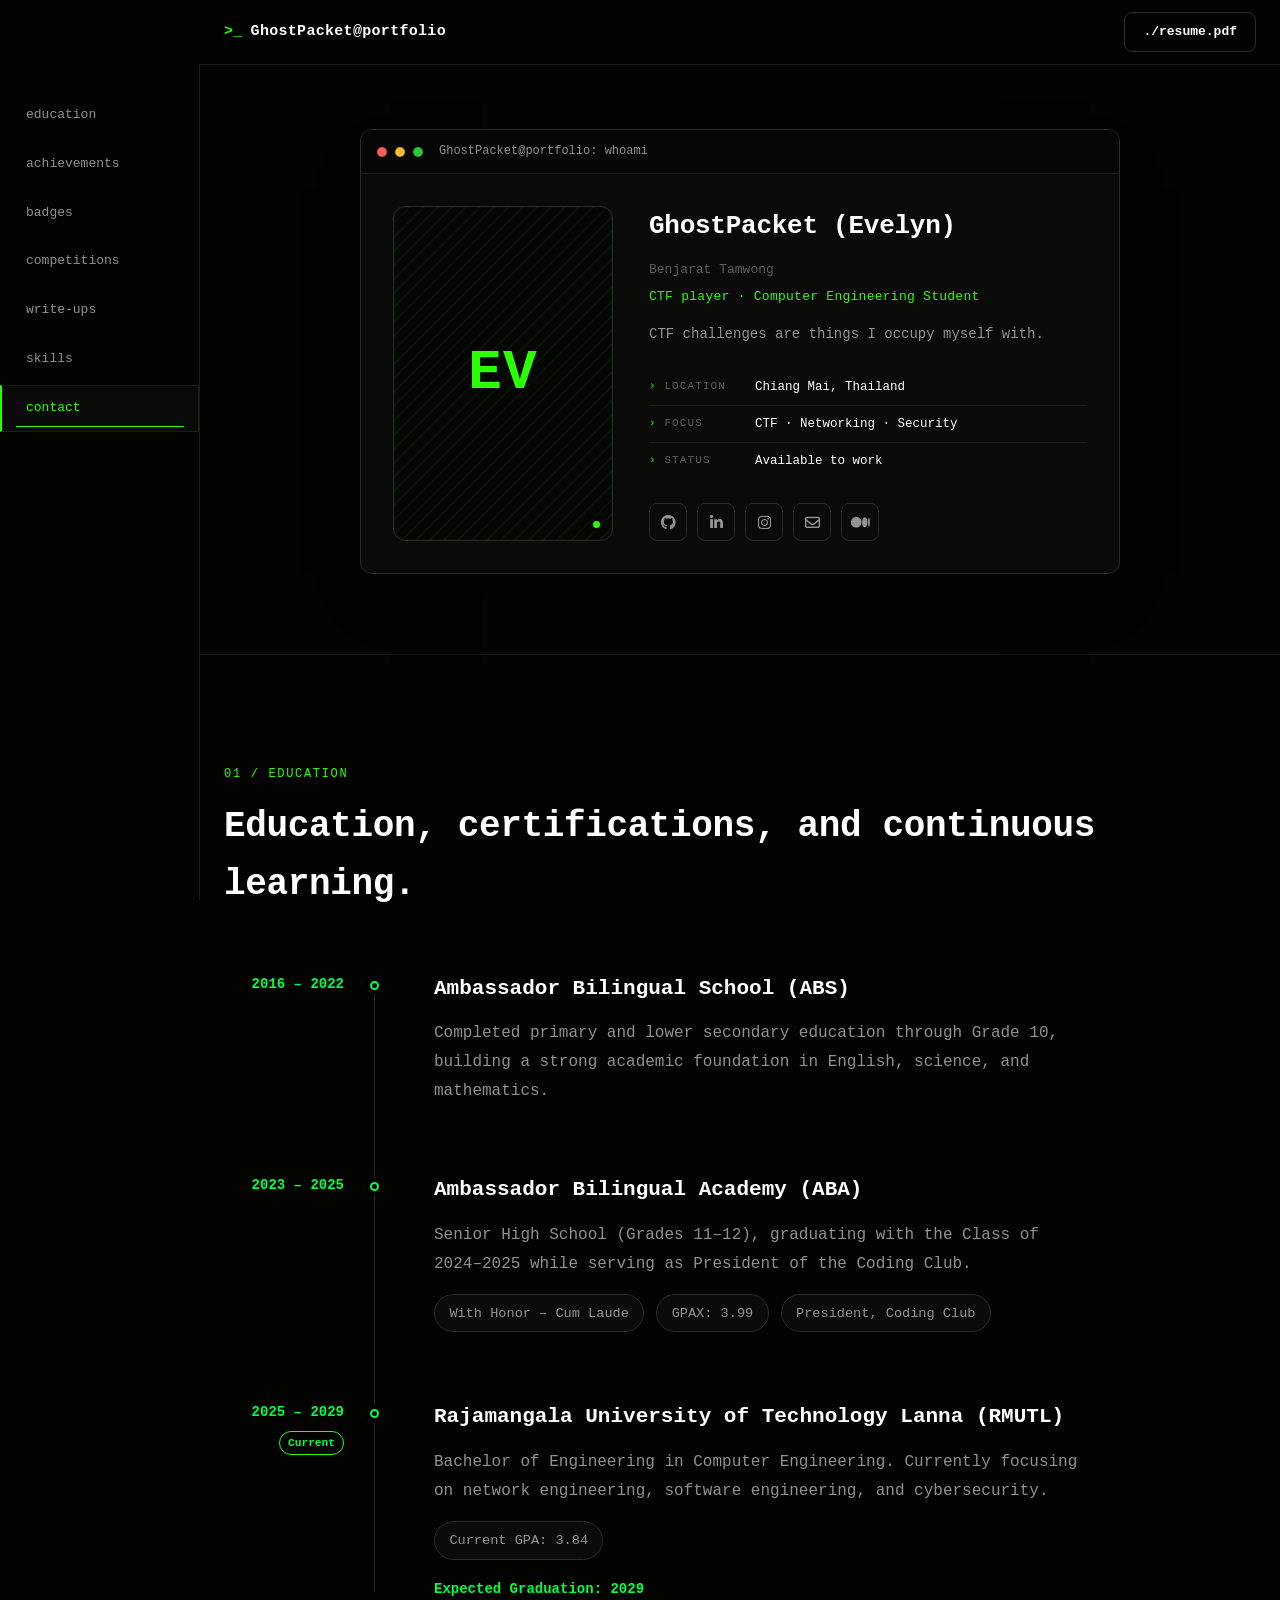
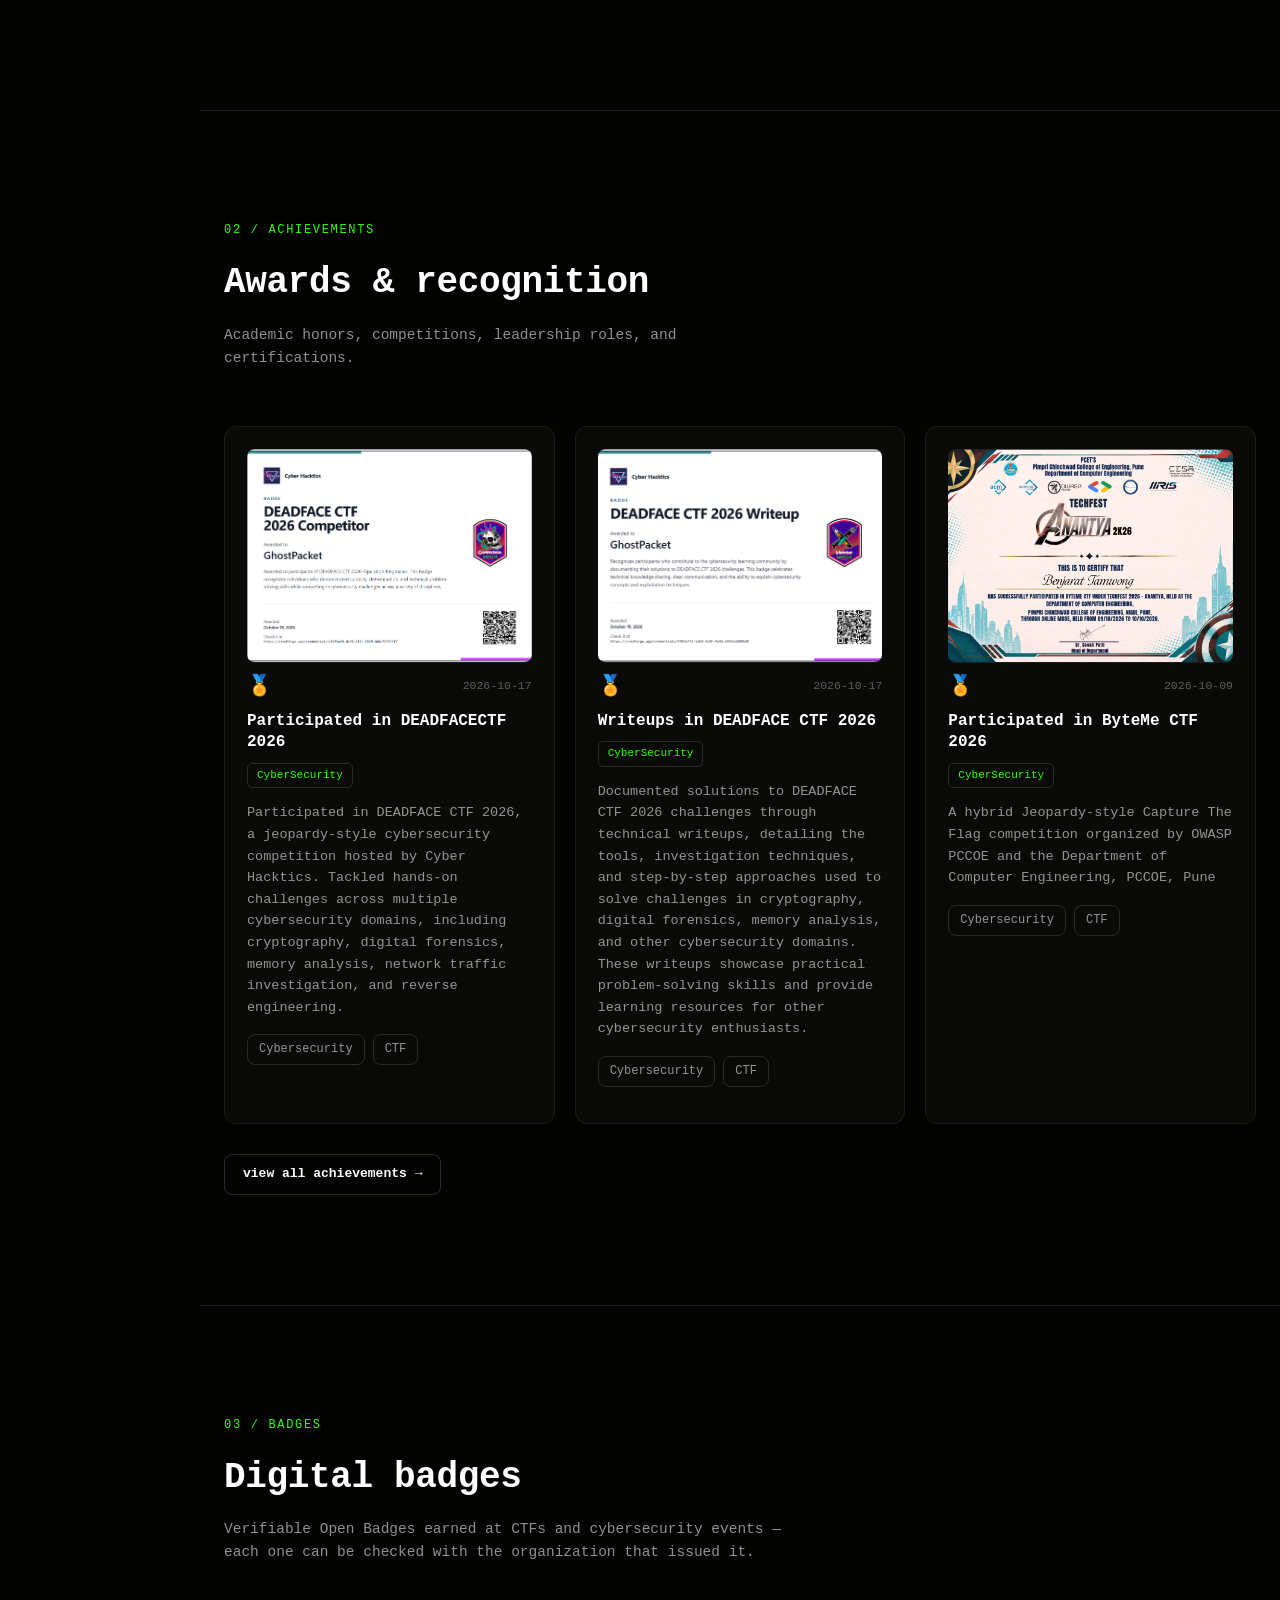
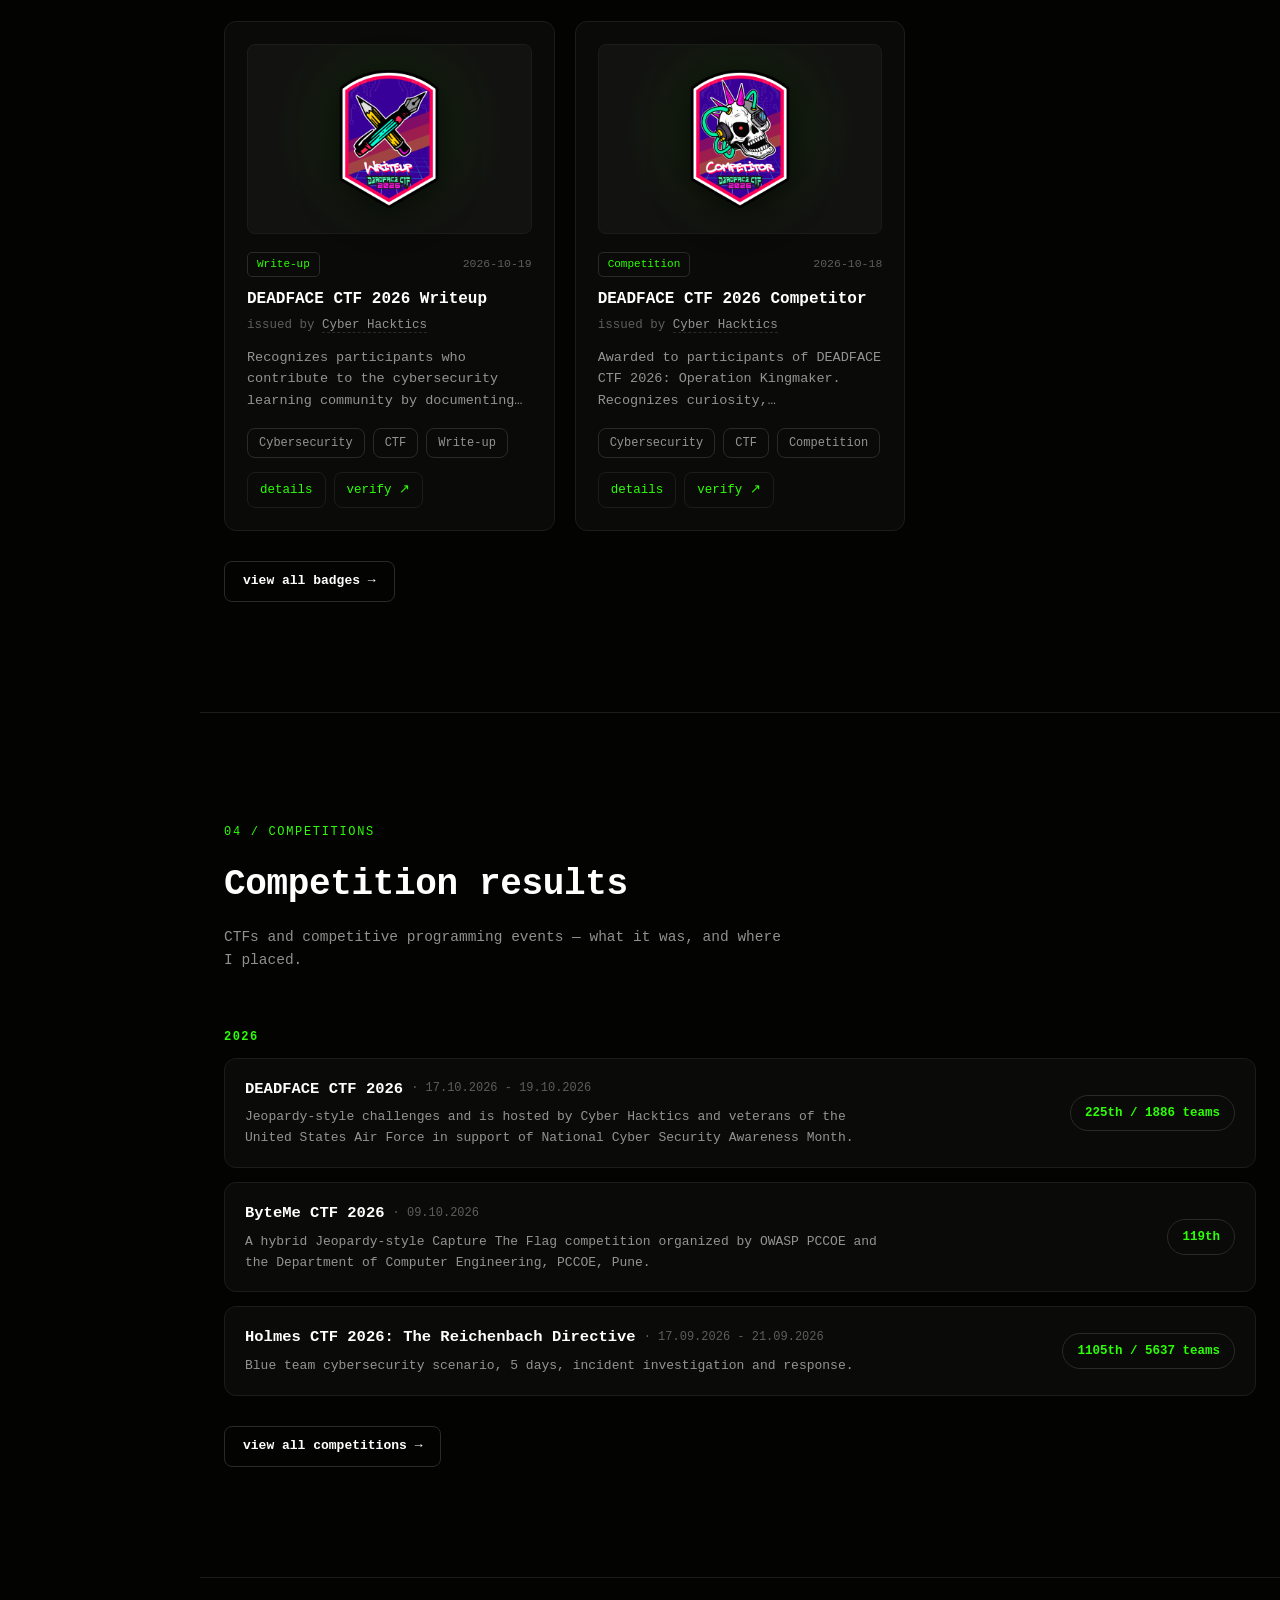
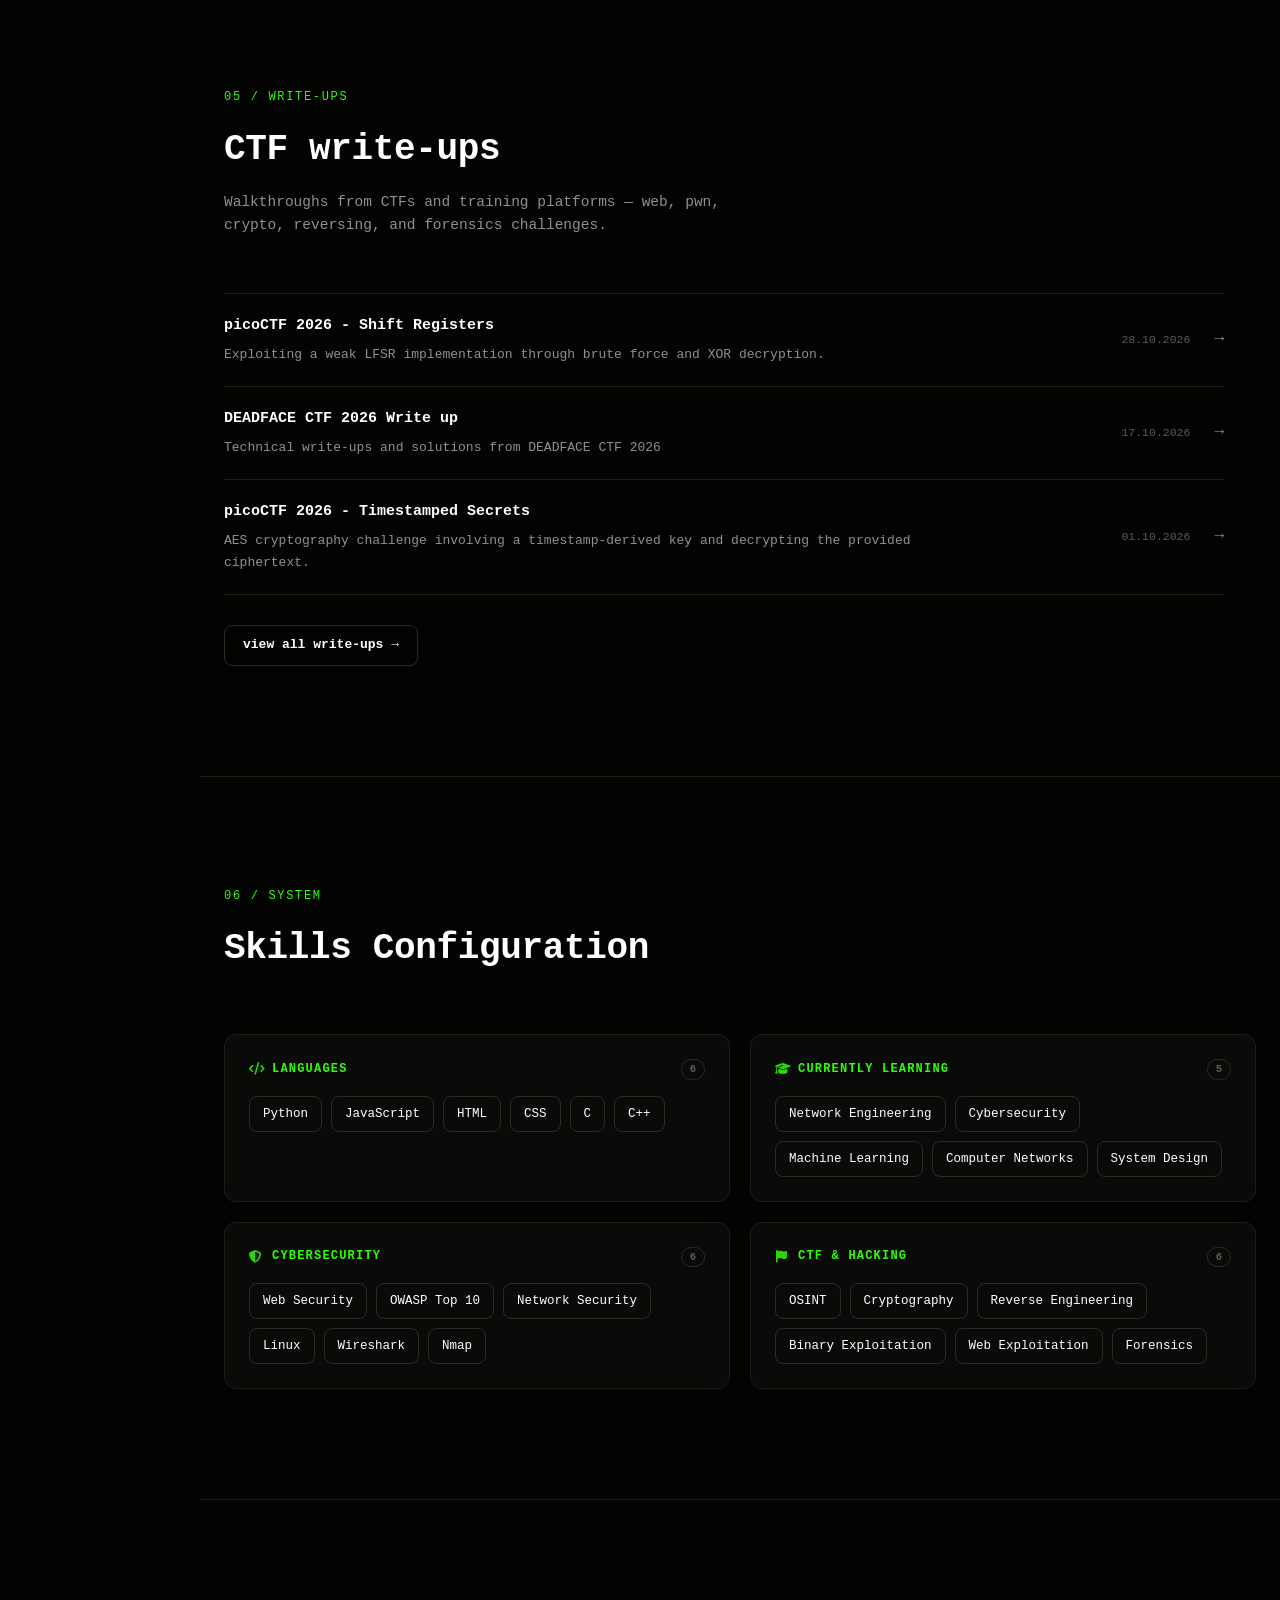
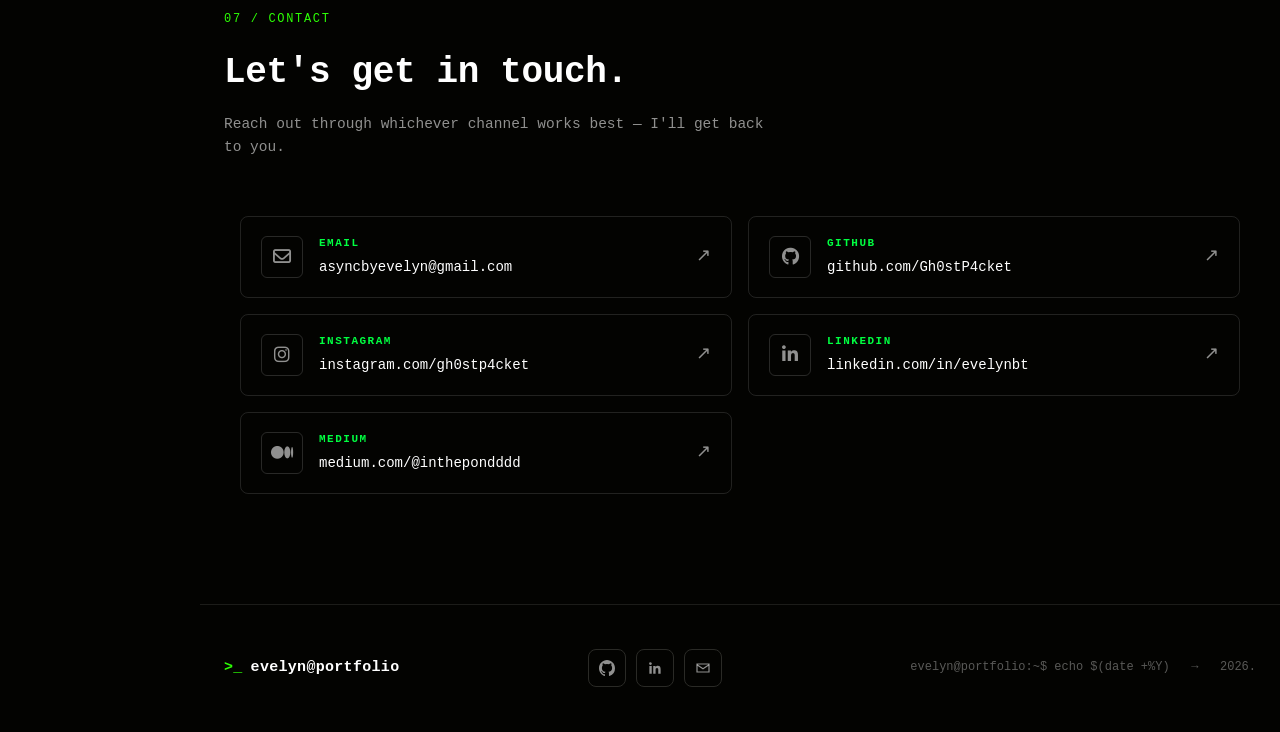
==== commit d463df1c: "Added new write up" ====
--- a/index.html
+++ b/index.html
@@ -266,21 +266,20 @@
     <div class="container">
       <div class="section-head reveal">
         <span class="section-tag">06 / system</span>
-        <h2 class="section-title">Skills Configuration</h2>
+        <h2 class="section-title">Skills   Configuration</h2>
       </div>
 
       <div class="skills-grid">
 
         <div class="skill-card reveal">
-          <h4><i class="fa-solid fa-code"></i> languages <span class="skill-count">7</span></h4>
+          <h4><i class="fa-solid fa-code"></i> languages <span class="skill-count">6</span></h4>
           <div class="badge-row">
             <span class="badge">Python</span>
             <span class="badge">JavaScript</span>
-            <span class="badge">HTML5</span>
-            <span class="badge">CSS3</span>
+            <span class="badge">HTML</span>
+            <span class="badge">CSS</span>
             <span class="badge">C</span>
             <span class="badge">C++</span>
-            <span class="badge">SQL</span>
           </div>
         </div>
 
